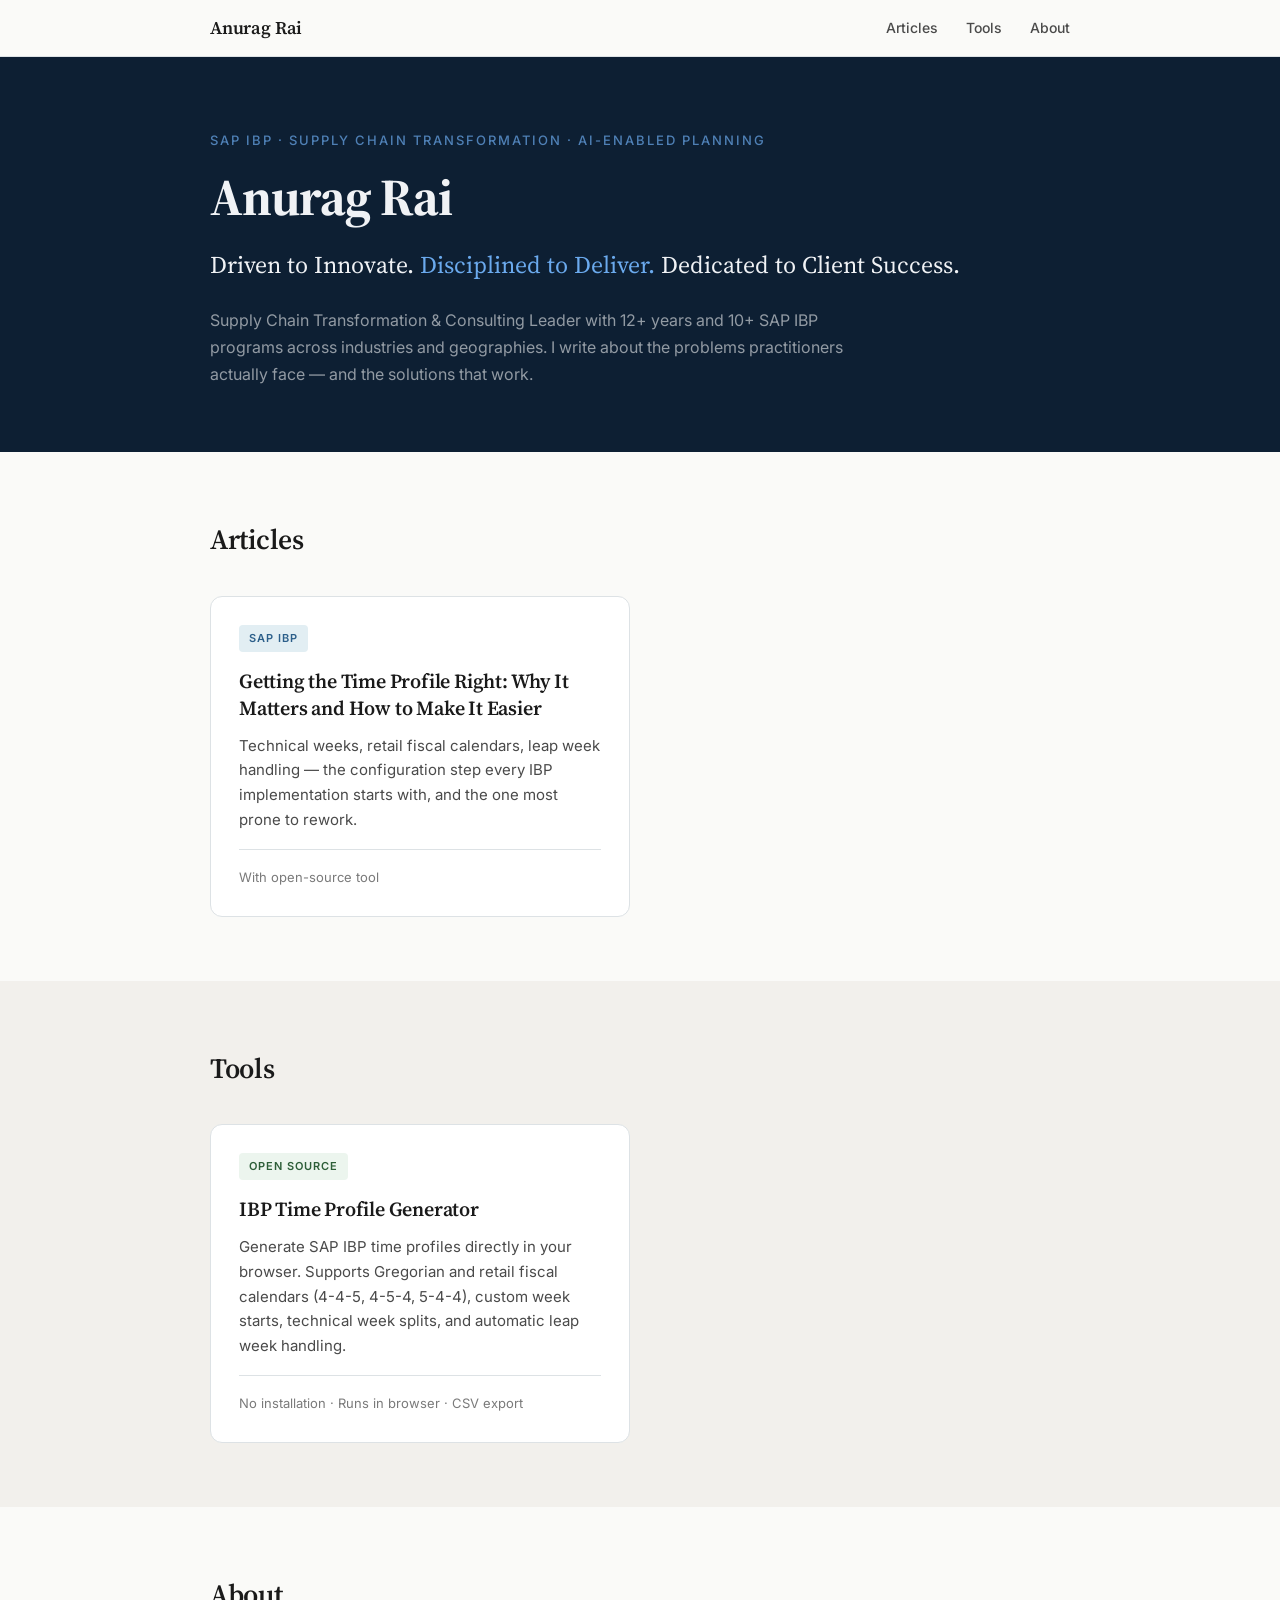
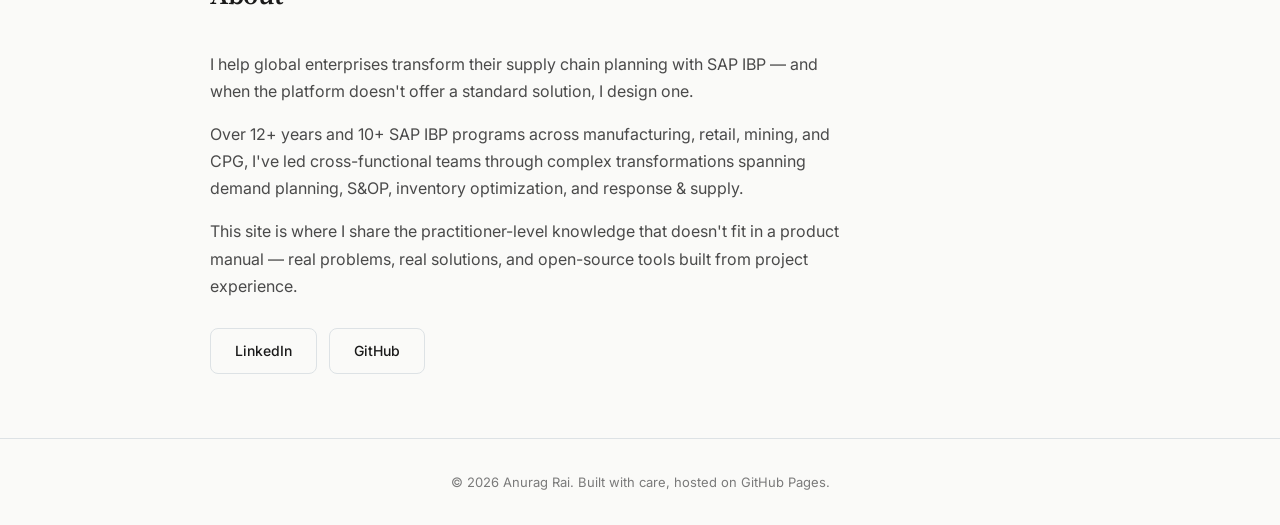
==== index.html @ 91869fcb "Fix LinkedIn profile URL Co-Authored-By: Claude Opus 4.6 <noreply@anthropic.com>" ====
<!DOCTYPE html>
<html lang="en">
<head>
  <meta charset="UTF-8">
  <meta name="viewport" content="width=device-width, initial-scale=1.0">
  <title>Anurag Rai — SAP IBP &amp; Supply Chain Transformation</title>
  <meta name="description" content="Supply Chain Transformation & Consulting Leader. 12+ years, 10+ SAP IBP programs. Original articles, open-source tools, and practitioner insights.">
  <link rel="stylesheet" href="https://fonts.googleapis.com/css2?family=Source+Serif+4:ital,opsz,wght@0,8..60,400;0,8..60,600;0,8..60,700;1,8..60,400&family=Inter:wght@400;500;600&display=swap">
  <link rel="stylesheet" href="css/style.css">
</head>
<body>

  <header class="site-header">
    <div class="container">
      <a href="/" class="site-logo">Anurag Rai</a>
      <nav class="site-nav">
        <a href="#articles">Articles</a>
        <a href="#tools">Tools</a>
        <a href="#about">About</a>
      </nav>
    </div>
  </header>

  <section class="hero">
    <div class="container">
      <p class="hero-label">SAP IBP &middot; Supply Chain Transformation &middot; AI-Enabled Planning</p>
      <h1>Anurag Rai</h1>
      <p class="hero-tagline">
        <span>Driven to Innovate.</span>
        <span class="accent">Disciplined to Deliver.</span>
        <span>Dedicated to Client Success.</span>
      </p>
      <p class="hero-sub">Supply Chain Transformation &amp; Consulting Leader with 12+ years and 10+ SAP IBP programs across industries and geographies. I write about the problems practitioners actually face — and the solutions that work.</p>
    </div>
  </section>

  <section id="articles" class="section">
    <div class="container">
      <h2>Articles</h2>
      <div class="card-grid">

        <a href="articles/time-profiles.html" class="card">
          <span class="card-tag">SAP IBP</span>
          <h3>Getting the Time Profile Right: Why It Matters and How to Make It Easier</h3>
          <p>Technical weeks, retail fiscal calendars, leap week handling — the configuration step every IBP implementation starts with, and the one most prone to rework.</p>
          <span class="card-meta">With open-source tool</span>
        </a>

      </div>
    </div>
  </section>

  <section id="tools" class="section section-alt">
    <div class="container">
      <h2>Tools</h2>
      <div class="card-grid">

        <a href="tools/time-profile-generator.html" class="card card-tool">
          <span class="card-tag tag-tool">Open Source</span>
          <h3>IBP Time Profile Generator</h3>
          <p>Generate SAP IBP time profiles directly in your browser. Supports Gregorian and retail fiscal calendars (4-4-5, 4-5-4, 5-4-4), custom week starts, technical week splits, and automatic leap week handling.</p>
          <span class="card-meta">No installation &middot; Runs in browser &middot; CSV export</span>
        </a>

      </div>
    </div>
  </section>

  <section id="about" class="section">
    <div class="container">
      <h2>About</h2>
      <div class="about-content">
        <p>I help global enterprises transform their supply chain planning with SAP IBP — and when the platform doesn't offer a standard solution, I design one.</p>
        <p>Over 12+ years and 10+ SAP IBP programs across manufacturing, retail, mining, and CPG, I've led cross-functional teams through complex transformations spanning demand planning, S&amp;OP, inventory optimization, and response &amp; supply.</p>
        <p>This site is where I share the practitioner-level knowledge that doesn't fit in a product manual — real problems, real solutions, and open-source tools built from project experience.</p>
        <div class="connect-links">
          <a href="https://www.linkedin.com/in/anurag-rai-42561b7a/" target="_blank" rel="noopener" class="connect-btn">LinkedIn</a>
          <a href="https://github.com/AnuragRaiSCMSolutions" target="_blank" rel="noopener" class="connect-btn">GitHub</a>
        </div>
      </div>
    </div>
  </section>

  <footer class="site-footer">
    <div class="container">
      <p>&copy; 2026 Anurag Rai. Built with care, hosted on GitHub Pages.</p>
    </div>
  </footer>

</body>
</html>
---- css/style.css ----
/* ── Tokens ── */
:root {
  --bg: #FAFAF8;
  --bg-alt: #F2F0EC;
  --fg: #1A1A1A;
  --fg-secondary: #4A4A4A;
  --fg-muted: #7A7A7A;
  --accent: #2C5F8A;
  --accent-light: #E2EEF3;
  --accent-dark: #1D4A60;
  --surface: #FFFFFF;
  --border: #DDE2E5;
  --hero-bg: #0D1F33;
  --hero-fg: #F0F2F5;
  --hero-accent: #6BAAEE;
  --hero-muted: rgba(255,255,255,0.55);
  --font-display: 'Source Serif 4', Georgia, serif;
  --font-body: 'Inter', system-ui, -apple-system, sans-serif;
}

@media (prefers-color-scheme: dark) {
  :root:not([data-theme="light"]) {
    --bg: #111315;
    --bg-alt: #181B1E;
    --fg: #E3E5E8;
    --fg-secondary: #A8ADB3;
    --fg-muted: #6E7580;
    --accent: #5AADCF;
    --accent-light: #1A2A33;
    --accent-dark: #7EC4E0;
    --surface: #1A1D20;
    --border: #2A2E33;
    --hero-bg: #090F18;
    --hero-fg: #E3E5E8;
    color-scheme: dark;
  }
}

:root[data-theme="dark"] {
  --bg: #111315;
  --bg-alt: #181B1E;
  --fg: #E3E5E8;
  --fg-secondary: #A8ADB3;
  --fg-muted: #6E7580;
  --accent: #5AADCF;
  --accent-light: #1A2A33;
  --accent-dark: #7EC4E0;
  --surface: #1A1D20;
  --border: #2A2E33;
  --hero-bg: #090F18;
  --hero-fg: #E3E5E8;
  color-scheme: dark;
}

/* ── Reset ── */
*, *::before, *::after { box-sizing: border-box; margin: 0; padding: 0; }
body {
  font-family: var(--font-body);
  background: var(--bg);
  color: var(--fg);
  line-height: 1.7;
  font-size: 16px;
  -webkit-font-smoothing: antialiased;
}
a { color: inherit; text-decoration: none; }
img { max-width: 100%; display: block; }

/* ── Layout ── */
.container {
  max-width: 900px;
  margin: 0 auto;
  padding-left: max(20px, env(safe-area-inset-left, 0px));
  padding-right: max(20px, env(safe-area-inset-right, 0px));
}

/* ── Header ── */
.site-header {
  position: sticky;
  top: 0;
  z-index: 100;
  background: var(--bg);
  border-bottom: 1px solid var(--border);
  backdrop-filter: blur(12px);
}
.site-header .container {
  display: flex;
  align-items: center;
  justify-content: space-between;
  height: 56px;
}
.site-logo {
  font-family: var(--font-display);
  font-size: 18px;
  font-weight: 600;
  letter-spacing: -0.01em;
}
.site-nav {
  display: flex;
  gap: 28px;
}
.site-nav a {
  font-size: 14px;
  font-weight: 500;
  color: var(--fg-secondary);
  transition: color 0.15s;
}
.site-nav a:hover { color: var(--accent); }

/* ── Hero ── */
.hero {
  background: var(--hero-bg);
  color: var(--hero-fg);
  padding-block: 72px 64px;
}
.hero-label {
  font-size: 13px;
  font-weight: 500;
  letter-spacing: 2px;
  text-transform: uppercase;
  color: var(--hero-accent);
  opacity: 0.7;
  margin-bottom: 16px;
}
.hero h1 {
  font-family: var(--font-display);
  font-size: clamp(36px, 5vw, 52px);
  font-weight: 700;
  line-height: 1.15;
  margin-bottom: 20px;
  letter-spacing: -0.02em;
}
.hero-tagline {
  font-family: var(--font-display);
  font-size: clamp(18px, 2.5vw, 24px);
  font-weight: 400;
  line-height: 1.5;
  margin-bottom: 24px;
}
.hero-tagline span { display: inline; }
.hero-tagline .accent { color: var(--hero-accent); }
.hero-sub {
  font-size: 16px;
  line-height: 1.7;
  color: var(--hero-muted);
  max-width: 640px;
}

/* ── Sections ── */
.section {
  padding-block: 64px;
}
.section-alt {
  background: var(--bg-alt);
}
.section h2 {
  font-family: var(--font-display);
  font-size: 28px;
  font-weight: 600;
  margin-bottom: 32px;
  letter-spacing: -0.01em;
}

/* ── Cards ── */
.card-grid {
  display: grid;
  grid-template-columns: repeat(auto-fill, minmax(min(100%, 360px), 1fr));
  gap: 20px;
}
.card {
  display: flex;
  flex-direction: column;
  background: var(--surface);
  border: 1px solid var(--border);
  border-radius: 12px;
  padding: 28px;
  transition: border-color 0.2s, box-shadow 0.2s;
}
.card:hover {
  border-color: var(--accent);
  box-shadow: 0 2px 12px rgba(0,0,0,0.06);
}
.card-tag {
  display: inline-block;
  font-size: 11px;
  font-weight: 600;
  letter-spacing: 1px;
  text-transform: uppercase;
  color: var(--accent);
  background: var(--accent-light);
  padding: 4px 10px;
  border-radius: 4px;
  margin-bottom: 16px;
  align-self: flex-start;
}
.tag-tool {
  color: #2D5E38;
  background: #ECF5EE;
}
@media (prefers-color-scheme: dark) {
  :root:not([data-theme="light"]) .tag-tool {
    color: #6AAF78;
    background: #1A2E1F;
  }
}
:root[data-theme="dark"] .tag-tool {
  color: #6AAF78;
  background: #1A2E1F;
}
.card h3 {
  font-family: var(--font-display);
  font-size: 20px;
  font-weight: 600;
  line-height: 1.35;
  margin-bottom: 12px;
  letter-spacing: -0.01em;
}
.card p {
  font-size: 15px;
  color: var(--fg-secondary);
  line-height: 1.65;
  flex-grow: 1;
}
.card-meta {
  display: block;
  font-size: 13px;
  color: var(--fg-muted);
  margin-top: 16px;
  padding-top: 16px;
  border-top: 1px solid var(--border);
}

/* ── About ── */
.about-content {
  max-width: 640px;
}
.about-content p {
  font-size: 16px;
  color: var(--fg-secondary);
  margin-bottom: 16px;
}
.connect-links {
  display: flex;
  gap: 12px;
  margin-top: 28px;
}
.connect-btn {
  display: inline-flex;
  align-items: center;
  font-size: 14px;
  font-weight: 500;
  padding: 10px 24px;
  border-radius: 8px;
  border: 1px solid var(--border);
  color: var(--fg);
  transition: border-color 0.15s, background 0.15s;
}
.connect-btn:hover {
  border-color: var(--accent);
  background: var(--accent-light);
  color: var(--accent);
}

/* ── Footer ── */
.site-footer {
  border-top: 1px solid var(--border);
  padding-block: 32px;
}
.site-footer p {
  font-size: 13px;
  color: var(--fg-muted);
  text-align: center;
}

/* ── Back link (for article/tool pages) ── */
.back-link {
  display: inline-flex;
  align-items: center;
  gap: 6px;
  font-size: 14px;
  font-weight: 500;
  color: var(--fg-muted, #7A7A7A);
  padding: 12px 0;
  margin-bottom: 8px;
}
.back-link:hover { color: var(--accent, #2C5F8A); }
.back-link::before { content: "\2190"; }

/* ── Responsive ── */
@media (max-width: 600px) {
  .hero { padding-block: 48px 40px; }
  .section { padding-block: 40px; }
  .site-nav { gap: 20px; }
  .site-nav a { font-size: 13px; }
  .card { padding: 20px; }
}
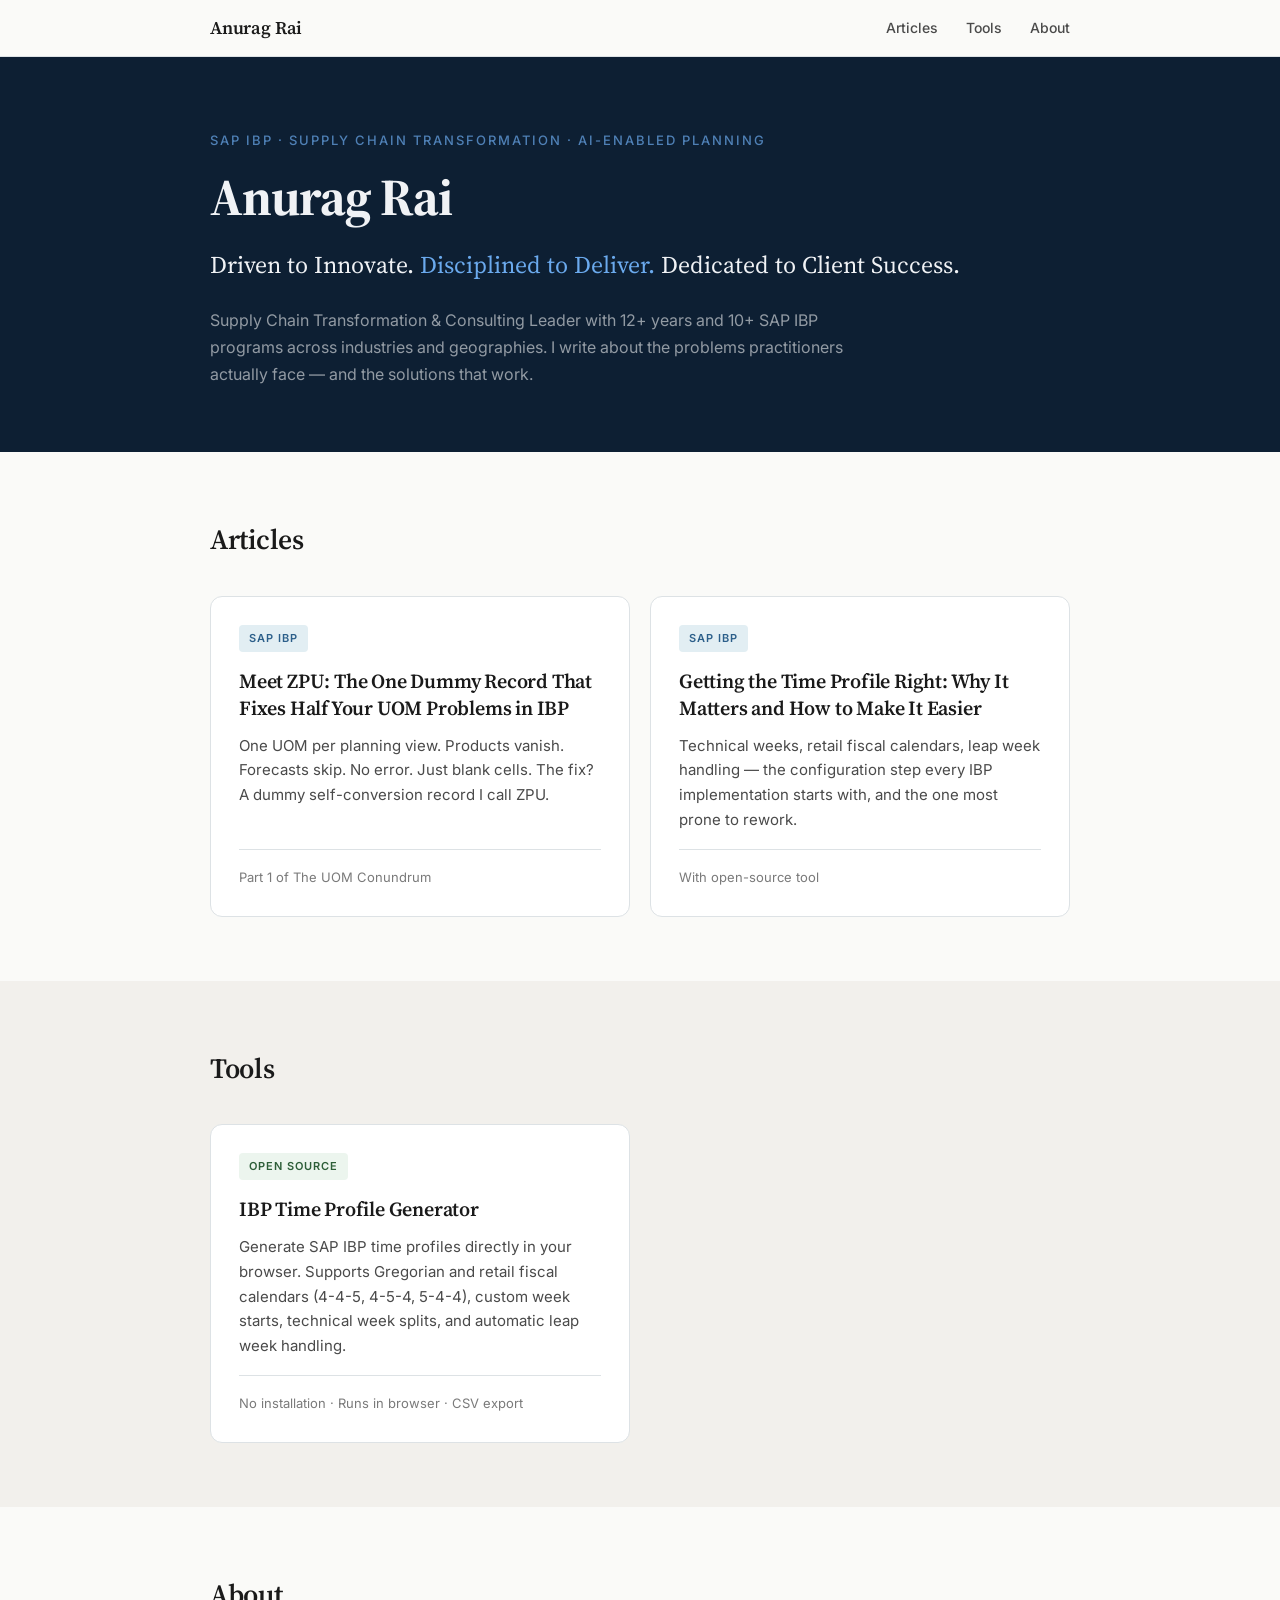
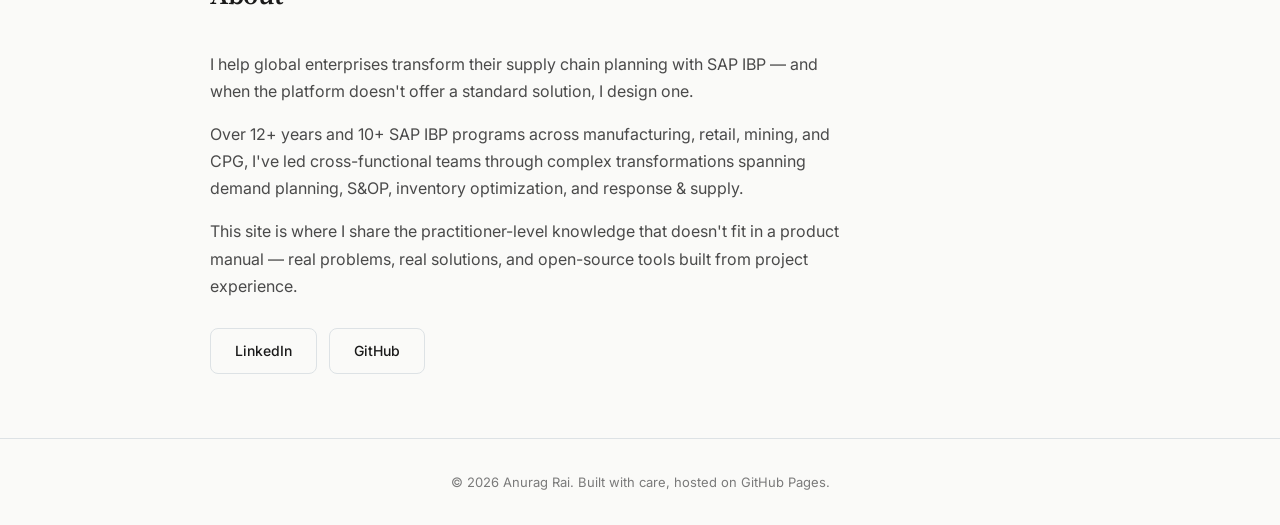
==== commit 98f9f7b9: "Add ZPU article page and restore article card on homepage Co-Authored-By: Claude Opus 4.6 <noreply@a" ====
--- a/index.html
+++ b/index.html
@@ -38,6 +38,13 @@
     <div class="container">
       <h2>Articles</h2>
       <div class="card-grid">
+
+        <a href="articles/zpu-uom-conundrum.html" class="card">
+          <span class="card-tag">SAP IBP</span>
+          <h3>Meet ZPU: The One Dummy Record That Fixes Half Your UOM Problems in IBP</h3>
+          <p>One UOM per planning view. Products vanish. Forecasts skip. No error. Just blank cells. The fix? A dummy self-conversion record I call ZPU.</p>
+          <span class="card-meta">Part 1 of The UOM Conundrum</span>
+        </a>
 
         <a href="articles/time-profiles.html" class="card">
           <span class="card-tag">SAP IBP</span>
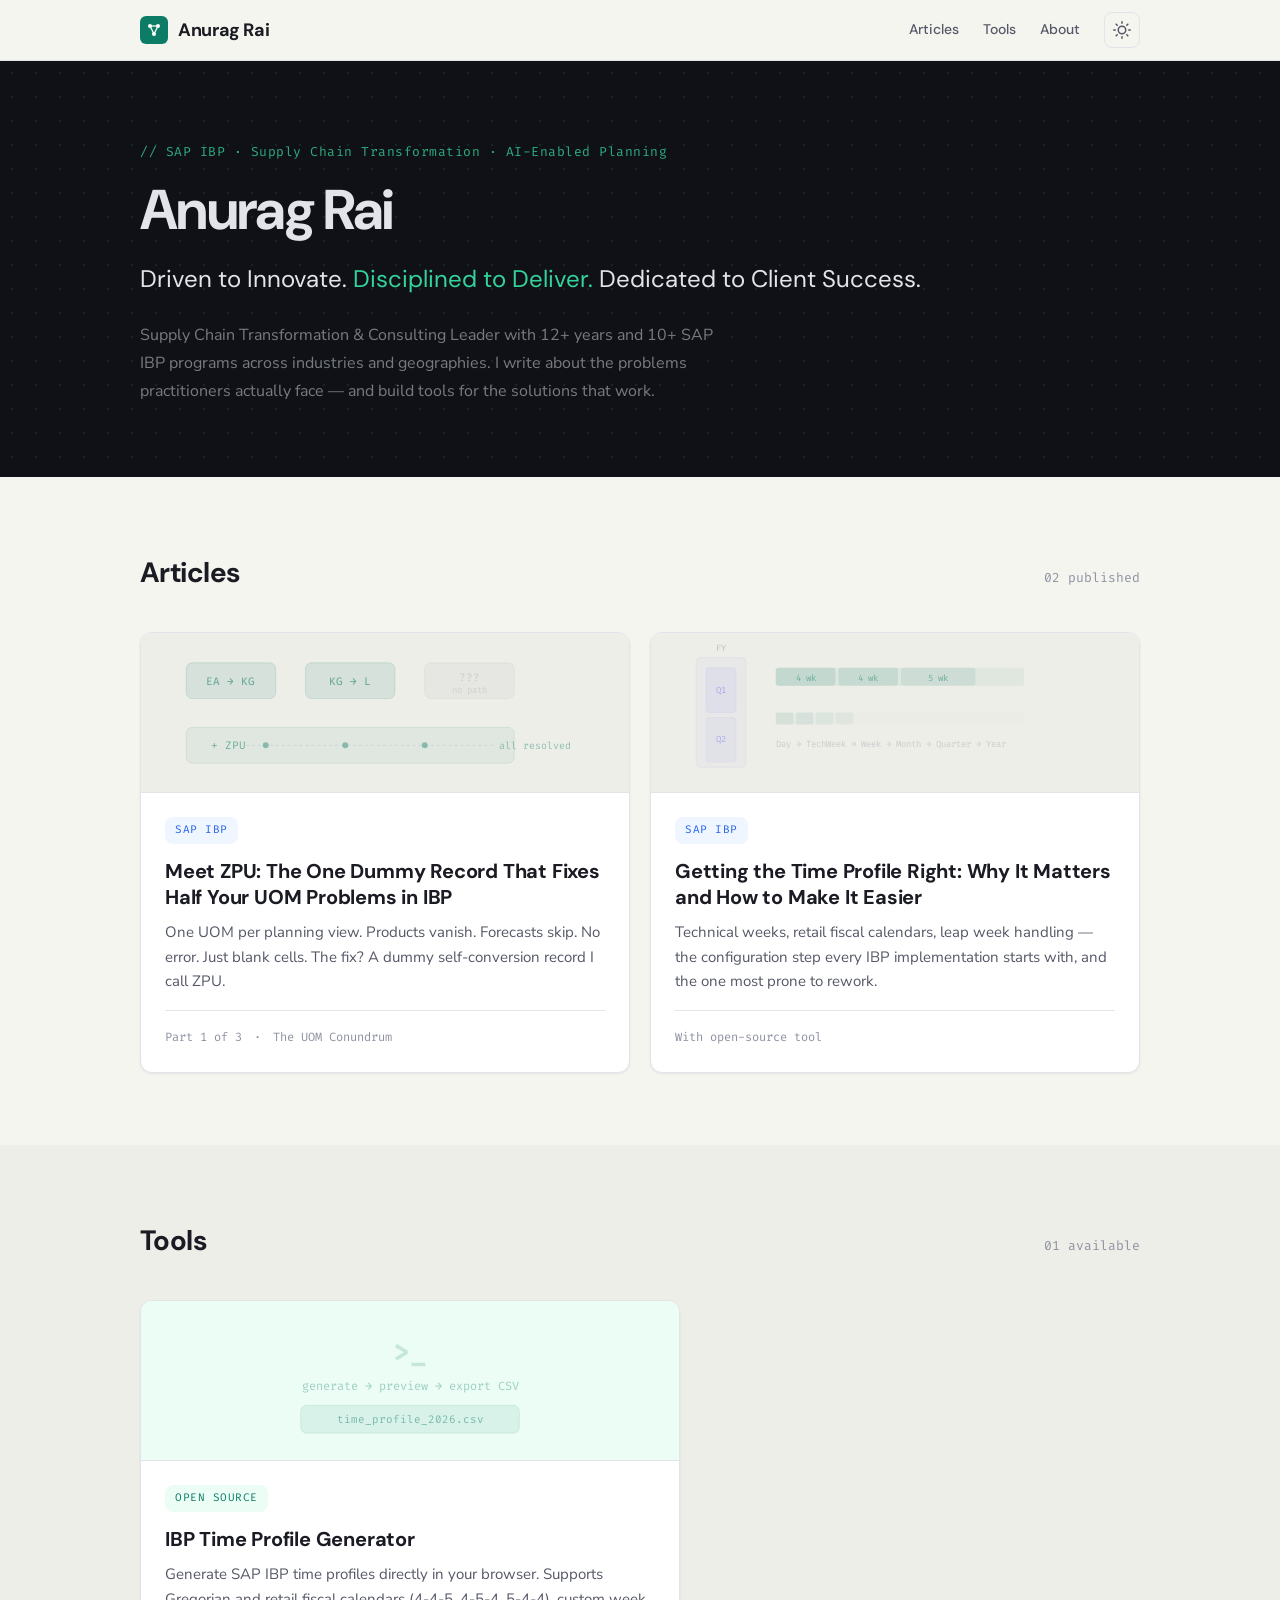
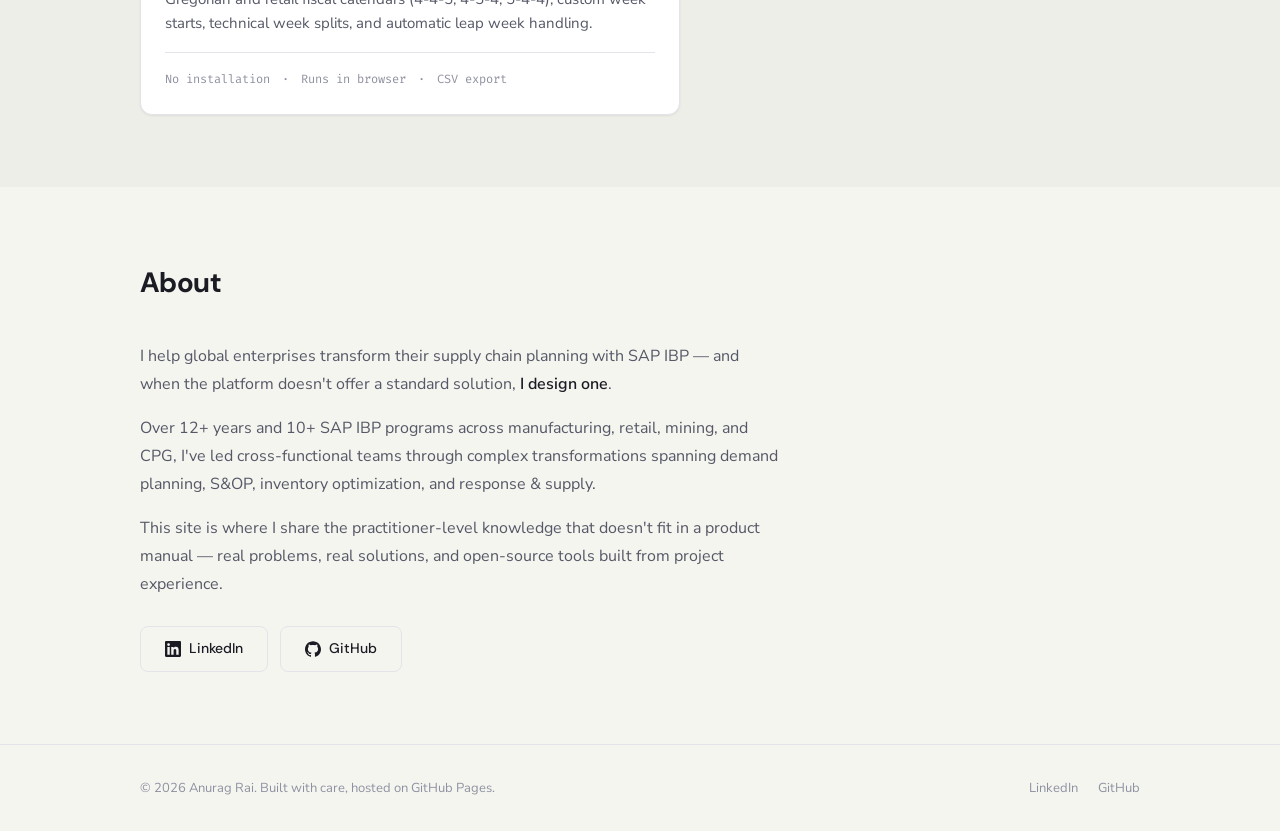
==== commit c62326c7: "Redesign site with Interactive Systems Architect theme Full visual overhaul: DM Sans + Nunito Sans +" ====
--- a/index.html
+++ b/index.html
@@ -5,84 +5,190 @@
   <meta name="viewport" content="width=device-width, initial-scale=1.0">
   <title>Anurag Rai — SAP IBP &amp; Supply Chain Transformation</title>
   <meta name="description" content="Supply Chain Transformation & Consulting Leader. 12+ years, 10+ SAP IBP programs. Original articles, open-source tools, and practitioner insights.">
-  <link rel="stylesheet" href="https://fonts.googleapis.com/css2?family=Source+Serif+4:ital,opsz,wght@0,8..60,400;0,8..60,600;0,8..60,700;1,8..60,400&family=Inter:wght@400;500;600&display=swap">
+  <link rel="stylesheet" href="https://fonts.googleapis.com/css2?family=DM+Sans:wght@400;500;700&family=Nunito+Sans:wght@400;600&family=Fira+Code:wght@400&display=swap">
   <link rel="stylesheet" href="css/style.css">
 </head>
 <body>
 
   <header class="site-header">
     <div class="container">
-      <a href="/" class="site-logo">Anurag Rai</a>
-      <nav class="site-nav">
-        <a href="#articles">Articles</a>
-        <a href="#tools">Tools</a>
-        <a href="#about">About</a>
-      </nav>
+      <a href="/" class="site-logo">
+        <span class="logo-mark">
+          <svg viewBox="0 0 16 16" fill="none" xmlns="http://www.w3.org/2000/svg">
+            <circle cx="4" cy="4" r="2" fill="#fff"/>
+            <circle cx="12" cy="4" r="2" fill="#fff"/>
+            <circle cx="8" cy="12" r="2" fill="#fff"/>
+            <line x1="4" y1="4" x2="12" y2="4" stroke="#fff" stroke-width="1.2"/>
+            <line x1="4" y1="4" x2="8" y2="12" stroke="#fff" stroke-width="1.2"/>
+            <line x1="12" y1="4" x2="8" y2="12" stroke="#fff" stroke-width="1.2"/>
+          </svg>
+        </span>
+        Anurag Rai
+      </a>
+      <div class="header-right">
+        <nav class="site-nav">
+          <a href="#articles">Articles</a>
+          <a href="#tools">Tools</a>
+          <a href="#about">About</a>
+        </nav>
+        <button class="theme-toggle" onclick="toggleTheme()" aria-label="Toggle theme">
+          <svg class="icon-sun" viewBox="0 0 24 24" fill="none" stroke="currentColor" stroke-width="2" stroke-linecap="round"><circle cx="12" cy="12" r="5"/><path d="M12 1v2M12 21v2M4.22 4.22l1.42 1.42M18.36 18.36l1.42 1.42M1 12h2M21 12h2M4.22 19.78l1.42-1.42M18.36 5.64l1.42-1.42"/></svg>
+          <svg class="icon-moon" viewBox="0 0 24 24" fill="none" stroke="currentColor" stroke-width="2" stroke-linecap="round"><path d="M21 12.79A9 9 0 1 1 11.21 3 7 7 0 0 0 21 12.79z"/></svg>
+        </button>
+      </div>
     </div>
   </header>
 
   <section class="hero">
     <div class="container">
-      <p class="hero-label">SAP IBP &middot; Supply Chain Transformation &middot; AI-Enabled Planning</p>
+      <p class="hero-label">// SAP IBP &middot; Supply Chain Transformation &middot; AI-Enabled Planning</p>
       <h1>Anurag Rai</h1>
       <p class="hero-tagline">
-        <span>Driven to Innovate.</span>
+        Driven to Innovate.
         <span class="accent">Disciplined to Deliver.</span>
-        <span>Dedicated to Client Success.</span>
+        Dedicated to Client Success.
       </p>
-      <p class="hero-sub">Supply Chain Transformation &amp; Consulting Leader with 12+ years and 10+ SAP IBP programs across industries and geographies. I write about the problems practitioners actually face — and the solutions that work.</p>
+      <p class="hero-sub">Supply Chain Transformation &amp; Consulting Leader with 12+ years and 10+ SAP IBP programs across industries and geographies. I write about the problems practitioners actually face — and build tools for the solutions that work.</p>
     </div>
   </section>
 
   <section id="articles" class="section">
     <div class="container">
-      <h2>Articles</h2>
+      <div class="section-header">
+        <h2>Articles</h2>
+        <span class="section-count">02 published</span>
+      </div>
+      <div class="card-grid card-grid-2">
+
+        <a href="articles/zpu-uom-conundrum.html" class="card">
+          <div class="card-preview">
+            <svg viewBox="0 0 480 160" fill="none" xmlns="http://www.w3.org/2000/svg">
+              <rect x="40" y="30" width="90" height="36" rx="6" fill="var(--accent)" fill-opacity="0.15" stroke="var(--accent)" stroke-width="0.5" stroke-opacity="0.4"/>
+              <text x="85" y="52" text-anchor="middle" fill="var(--accent)" font-family="var(--font-mono)" font-size="11" opacity="0.9">EA → KG</text>
+              <rect x="160" y="30" width="90" height="36" rx="6" fill="var(--accent)" fill-opacity="0.15" stroke="var(--accent)" stroke-width="0.5" stroke-opacity="0.4"/>
+              <text x="205" y="52" text-anchor="middle" fill="var(--accent)" font-family="var(--font-mono)" font-size="11" opacity="0.9">KG → L</text>
+              <rect x="280" y="30" width="90" height="36" rx="6" fill="var(--fg-muted)" fill-opacity="0.1" stroke="var(--fg-muted)" stroke-width="0.5" stroke-opacity="0.3"/>
+              <text x="325" y="48" text-anchor="middle" fill="var(--fg-muted)" font-family="var(--font-mono)" font-size="11" opacity="0.5">???</text>
+              <text x="325" y="60" text-anchor="middle" fill="var(--fg-muted)" font-family="var(--font-mono)" font-size="9" opacity="0.4">no path</text>
+              <rect x="40" y="95" width="330" height="36" rx="6" fill="var(--accent)" fill-opacity="0.08" stroke="var(--accent)" stroke-width="0.5" stroke-opacity="0.3"/>
+              <text x="65" y="117" fill="var(--accent)" font-family="var(--font-mono)" font-size="11" opacity="0.8">+ ZPU</text>
+              <line x1="100" y1="113" x2="350" y2="113" stroke="var(--accent)" stroke-width="0.5" stroke-dasharray="3 3" opacity="0.4"/>
+              <circle cx="120" cy="113" r="3" fill="var(--accent)" opacity="0.6"/>
+              <circle cx="200" cy="113" r="3" fill="var(--accent)" opacity="0.6"/>
+              <circle cx="280" cy="113" r="3" fill="var(--accent)" opacity="0.6"/>
+              <text x="355" y="117" fill="var(--accent)" font-family="var(--font-mono)" font-size="10" opacity="0.6">all resolved</text>
+            </svg>
+          </div>
+          <div class="card-body">
+            <span class="card-tag tag-sap">SAP IBP</span>
+            <h3>Meet ZPU: The One Dummy Record That Fixes Half Your UOM Problems in IBP</h3>
+            <p>One UOM per planning view. Products vanish. Forecasts skip. No error. Just blank cells. The fix? A dummy self-conversion record I call ZPU.</p>
+            <div class="card-meta">
+              <span>Part 1 of 3</span>
+              <span class="card-meta-dot"></span>
+              <span>The UOM Conundrum</span>
+            </div>
+          </div>
+        </a>
+
+        <a href="articles/time-profiles.html" class="card">
+          <div class="card-preview">
+            <svg viewBox="0 0 480 160" fill="none" xmlns="http://www.w3.org/2000/svg">
+              <g opacity="0.7">
+                <rect x="40" y="25" width="50" height="110" rx="4" fill="var(--accent-secondary)" fill-opacity="0.08" stroke="var(--accent-secondary)" stroke-width="0.5" stroke-opacity="0.3"/>
+                <text x="65" y="18" text-anchor="middle" fill="var(--fg-muted)" font-family="var(--font-mono)" font-size="9">FY</text>
+                <rect x="50" y="35" width="30" height="45" rx="3" fill="var(--accent-secondary)" fill-opacity="0.15" stroke="var(--accent-secondary)" stroke-width="0.5" stroke-opacity="0.3"/>
+                <text x="65" y="60" text-anchor="middle" fill="var(--accent-secondary)" font-family="var(--font-mono)" font-size="9">Q1</text>
+                <rect x="50" y="85" width="30" height="45" rx="3" fill="var(--accent-secondary)" fill-opacity="0.1" stroke="var(--accent-secondary)" stroke-width="0.5" stroke-opacity="0.2"/>
+                <text x="65" y="110" text-anchor="middle" fill="var(--accent-secondary)" font-family="var(--font-mono)" font-size="9">Q2</text>
+              </g>
+              <g opacity="0.8">
+                <rect x="120" y="35" width="250" height="18" rx="3" fill="var(--accent)" fill-opacity="0.12"/>
+                <rect x="120" y="35" width="60" height="18" rx="3" fill="var(--accent)" fill-opacity="0.25"/>
+                <text x="150" y="48" text-anchor="middle" fill="var(--accent)" font-family="var(--font-mono)" font-size="9">4 wk</text>
+                <rect x="183" y="35" width="60" height="18" rx="3" fill="var(--accent)" fill-opacity="0.2"/>
+                <text x="213" y="48" text-anchor="middle" fill="var(--accent)" font-family="var(--font-mono)" font-size="9">4 wk</text>
+                <rect x="246" y="35" width="75" height="18" rx="3" fill="var(--accent)" fill-opacity="0.15"/>
+                <text x="283" y="48" text-anchor="middle" fill="var(--accent)" font-family="var(--font-mono)" font-size="9">5 wk</text>
+              </g>
+              <g opacity="0.5">
+                <line x1="120" y1="70" x2="370" y2="70" stroke="var(--border)" stroke-width="0.5"/>
+                <rect x="120" y="80" width="250" height="12" rx="2" fill="var(--fg-muted)" fill-opacity="0.06"/>
+                <rect x="120" y="80" width="18" height="12" rx="2" fill="var(--accent)" fill-opacity="0.3"/>
+                <rect x="140" y="80" width="18" height="12" rx="2" fill="var(--accent)" fill-opacity="0.25"/>
+                <rect x="160" y="80" width="18" height="12" rx="2" fill="var(--accent)" fill-opacity="0.2"/>
+                <rect x="180" y="80" width="18" height="12" rx="2" fill="var(--accent)" fill-opacity="0.15"/>
+              </g>
+              <text x="120" y="115" fill="var(--fg-muted)" font-family="var(--font-mono)" font-size="9" opacity="0.5">Day → TechWeek → Week → Month → Quarter → Year</text>
+            </svg>
+          </div>
+          <div class="card-body">
+            <span class="card-tag tag-sap">SAP IBP</span>
+            <h3>Getting the Time Profile Right: Why It Matters and How to Make It Easier</h3>
+            <p>Technical weeks, retail fiscal calendars, leap week handling — the configuration step every IBP implementation starts with, and the one most prone to rework.</p>
+            <div class="card-meta">
+              <span>With open-source tool</span>
+            </div>
+          </div>
+        </a>
+
+      </div>
+    </div>
+  </section>
+
+  <section id="tools" class="section section-alt">
+    <div class="container">
+      <div class="section-header">
+        <h2>Tools</h2>
+        <span class="section-count">01 available</span>
+      </div>
       <div class="card-grid">
 
-        <a href="articles/zpu-uom-conundrum.html" class="card">
-          <span class="card-tag">SAP IBP</span>
-          <h3>Meet ZPU: The One Dummy Record That Fixes Half Your UOM Problems in IBP</h3>
-          <p>One UOM per planning view. Products vanish. Forecasts skip. No error. Just blank cells. The fix? A dummy self-conversion record I call ZPU.</p>
-          <span class="card-meta">Part 1 of The UOM Conundrum</span>
+        <a href="tools/time-profile-generator.html" class="card" style="max-width: 540px;">
+          <div class="card-preview" style="background: var(--accent-light);">
+            <svg viewBox="0 0 540 160" fill="none" xmlns="http://www.w3.org/2000/svg">
+              <text x="270" y="60" text-anchor="middle" fill="var(--accent)" font-family="var(--font-mono)" font-size="28" font-weight="700" opacity="0.25">&gt;_</text>
+              <text x="270" y="90" text-anchor="middle" fill="var(--accent)" font-family="var(--font-mono)" font-size="12" opacity="0.5">generate → preview → export CSV</text>
+              <rect x="160" y="105" width="220" height="28" rx="6" fill="var(--accent)" fill-opacity="0.12" stroke="var(--accent)" stroke-width="0.5" stroke-opacity="0.3"/>
+              <text x="270" y="123" text-anchor="middle" fill="var(--accent)" font-family="var(--font-mono)" font-size="11" opacity="0.7">time_profile_2026.csv</text>
+            </svg>
+          </div>
+          <div class="card-body">
+            <span class="card-tag tag-tool">Open Source</span>
+            <h3>IBP Time Profile Generator</h3>
+            <p>Generate SAP IBP time profiles directly in your browser. Supports Gregorian and retail fiscal calendars (4-4-5, 4-5-4, 5-4-4), custom week starts, technical week splits, and automatic leap week handling.</p>
+            <div class="card-meta">
+              <span>No installation</span>
+              <span class="card-meta-dot"></span>
+              <span>Runs in browser</span>
+              <span class="card-meta-dot"></span>
+              <span>CSV export</span>
+            </div>
+          </div>
         </a>
 
-        <a href="articles/time-profiles.html" class="card">
-          <span class="card-tag">SAP IBP</span>
-          <h3>Getting the Time Profile Right: Why It Matters and How to Make It Easier</h3>
-          <p>Technical weeks, retail fiscal calendars, leap week handling — the configuration step every IBP implementation starts with, and the one most prone to rework.</p>
-          <span class="card-meta">With open-source tool</span>
-        </a>
-
-      </div>
-    </div>
-  </section>
-
-  <section id="tools" class="section section-alt">
-    <div class="container">
-      <h2>Tools</h2>
-      <div class="card-grid">
-
-        <a href="tools/time-profile-generator.html" class="card card-tool">
-          <span class="card-tag tag-tool">Open Source</span>
-          <h3>IBP Time Profile Generator</h3>
-          <p>Generate SAP IBP time profiles directly in your browser. Supports Gregorian and retail fiscal calendars (4-4-5, 4-5-4, 5-4-4), custom week starts, technical week splits, and automatic leap week handling.</p>
-          <span class="card-meta">No installation &middot; Runs in browser &middot; CSV export</span>
-        </a>
-
       </div>
     </div>
   </section>
 
   <section id="about" class="section">
     <div class="container">
-      <h2>About</h2>
+      <div class="section-header">
+        <h2>About</h2>
+      </div>
       <div class="about-content">
-        <p>I help global enterprises transform their supply chain planning with SAP IBP — and when the platform doesn't offer a standard solution, I design one.</p>
+        <p>I help global enterprises transform their supply chain planning with SAP IBP — and when the platform doesn't offer a standard solution, <strong>I design one</strong>.</p>
         <p>Over 12+ years and 10+ SAP IBP programs across manufacturing, retail, mining, and CPG, I've led cross-functional teams through complex transformations spanning demand planning, S&amp;OP, inventory optimization, and response &amp; supply.</p>
         <p>This site is where I share the practitioner-level knowledge that doesn't fit in a product manual — real problems, real solutions, and open-source tools built from project experience.</p>
         <div class="connect-links">
-          <a href="https://www.linkedin.com/in/anurag-rai-42561b7a/" target="_blank" rel="noopener" class="connect-btn">LinkedIn</a>
-          <a href="https://github.com/AnuragRaiSCMSolutions" target="_blank" rel="noopener" class="connect-btn">GitHub</a>
+          <a href="https://www.linkedin.com/in/anurag-rai-42561b7a/" target="_blank" rel="noopener" class="connect-btn">
+            <svg viewBox="0 0 24 24" fill="currentColor"><path d="M20.447 20.452h-3.554v-5.569c0-1.328-.027-3.037-1.852-3.037-1.853 0-2.136 1.445-2.136 2.939v5.667H9.351V9h3.414v1.561h.046c.477-.9 1.637-1.85 3.37-1.85 3.601 0 4.267 2.37 4.267 5.455v6.286zM5.337 7.433a2.062 2.062 0 0 1-2.063-2.065 2.064 2.064 0 1 1 2.063 2.065zm1.782 13.019H3.555V9h3.564v11.452zM22.225 0H1.771C.792 0 0 .774 0 1.729v20.542C0 23.227.792 24 1.771 24h20.451C23.2 24 24 23.227 24 22.271V1.729C24 .774 23.2 0 22.222 0h.003z"/></svg>
+            LinkedIn
+          </a>
+          <a href="https://github.com/AnuragRaiSCMSolutions" target="_blank" rel="noopener" class="connect-btn">
+            <svg viewBox="0 0 24 24" fill="currentColor"><path d="M12 .297c-6.63 0-12 5.373-12 12 0 5.303 3.438 9.8 8.205 11.385.6.113.82-.258.82-.577 0-.285-.01-1.04-.015-2.04-3.338.724-4.042-1.61-4.042-1.61C4.422 18.07 3.633 17.7 3.633 17.7c-1.087-.744.084-.729.084-.729 1.205.084 1.838 1.236 1.838 1.236 1.07 1.835 2.809 1.305 3.495.998.108-.776.417-1.305.76-1.605-2.665-.3-5.466-1.332-5.466-5.93 0-1.31.465-2.38 1.235-3.22-.135-.303-.54-1.523.105-3.176 0 0 1.005-.322 3.3 1.23.96-.267 1.98-.399 3-.405 1.02.006 2.04.138 3 .405 2.28-1.552 3.285-1.23 3.285-1.23.645 1.653.24 2.873.12 3.176.765.84 1.23 1.91 1.23 3.22 0 4.61-2.805 5.625-5.475 5.92.42.36.81 1.096.81 2.22 0 1.606-.015 2.896-.015 3.286 0 .315.21.69.825.57C20.565 22.092 24 17.592 24 12.297c0-6.627-5.373-12-12-12"/></svg>
+            GitHub
+          </a>
         </div>
       </div>
     </div>
@@ -91,8 +197,34 @@
   <footer class="site-footer">
     <div class="container">
       <p>&copy; 2026 Anurag Rai. Built with care, hosted on GitHub Pages.</p>
+      <div class="footer-links">
+        <a href="https://www.linkedin.com/in/anurag-rai-42561b7a/" target="_blank" rel="noopener">LinkedIn</a>
+        <a href="https://github.com/AnuragRaiSCMSolutions" target="_blank" rel="noopener">GitHub</a>
+      </div>
     </div>
   </footer>
+
+  <script>
+    function toggleTheme() {
+      const root = document.documentElement;
+      const current = root.getAttribute('data-theme');
+      const prefersDark = window.matchMedia('(prefers-color-scheme: dark)').matches;
+      let next;
+      if (!current) {
+        next = prefersDark ? 'light' : 'dark';
+      } else if (current === 'dark') {
+        next = 'light';
+      } else {
+        next = 'dark';
+      }
+      root.setAttribute('data-theme', next);
+      try { localStorage.setItem('theme', next); } catch(e) {}
+    }
+    try {
+      const saved = localStorage.getItem('theme');
+      if (saved) document.documentElement.setAttribute('data-theme', saved);
+    } catch(e) {}
+  </script>
 
 </body>
 </html>
--- a/css/style.css
+++ b/css/style.css
@@ -1,54 +1,104 @@
+/* ═══════════════════════════════════════════
+   Anurag Rai — Interactive Systems Architect
+   Design System v2.0
+   ═══════════════════════════════════════════ */
+
 /* ── Tokens ── */
 :root {
-  --bg: #FAFAF8;
-  --bg-alt: #F2F0EC;
-  --fg: #1A1A1A;
-  --fg-secondary: #4A4A4A;
-  --fg-muted: #7A7A7A;
-  --accent: #2C5F8A;
-  --accent-light: #E2EEF3;
-  --accent-dark: #1D4A60;
+  --bg: #F5F5F0;
+  --bg-alt: #EEEEE8;
   --surface: #FFFFFF;
-  --border: #DDE2E5;
-  --hero-bg: #0D1F33;
-  --hero-fg: #F0F2F5;
-  --hero-accent: #6BAAEE;
-  --hero-muted: rgba(255,255,255,0.55);
-  --font-display: 'Source Serif 4', Georgia, serif;
-  --font-body: 'Inter', system-ui, -apple-system, sans-serif;
+  --fg: #1A1B23;
+  --fg-secondary: #555866;
+  --fg-muted: #8E92A0;
+  --accent: #0D7C66;
+  --accent-hover: #0A6352;
+  --accent-light: #ECFDF5;
+  --accent-secondary: #6366F1;
+  --accent-secondary-light: #EEF2FF;
+  --border: #E2E4EA;
+  --border-strong: #C8CBD3;
+  --hero-bg: #0F1117;
+  --hero-fg: #E2E4EA;
+  --hero-accent: #34D399;
+  --hero-muted: rgba(226,228,234,0.5);
+  --code-bg: #F0F0EC;
+  --tag-green: #0D7C66;
+  --tag-green-bg: #ECFDF5;
+  --tag-blue: #2563EB;
+  --tag-blue-bg: #EFF6FF;
+  --tag-purple: #6366F1;
+  --tag-purple-bg: #EEF2FF;
+  --shadow-card: 0 1px 3px rgba(0,0,0,0.04), 0 1px 2px rgba(0,0,0,0.03);
+  --shadow-card-hover: 0 8px 24px rgba(0,0,0,0.08), 0 2px 8px rgba(0,0,0,0.04);
+  --font-heading: 'DM Sans', system-ui, -apple-system, sans-serif;
+  --font-body: 'Nunito Sans', system-ui, -apple-system, sans-serif;
+  --font-mono: 'Fira Code', 'SF Mono', Consolas, monospace;
+  --container: 1040px;
+  --radius: 12px;
+  --radius-sm: 8px;
+  --transition: 0.2s ease;
 }
 
 @media (prefers-color-scheme: dark) {
   :root:not([data-theme="light"]) {
-    --bg: #111315;
-    --bg-alt: #181B1E;
-    --fg: #E3E5E8;
-    --fg-secondary: #A8ADB3;
-    --fg-muted: #6E7580;
-    --accent: #5AADCF;
-    --accent-light: #1A2A33;
-    --accent-dark: #7EC4E0;
-    --surface: #1A1D20;
-    --border: #2A2E33;
-    --hero-bg: #090F18;
-    --hero-fg: #E3E5E8;
+    --bg: #0F1117;
+    --bg-alt: #141620;
+    --surface: #181B24;
+    --fg: #E2E4EA;
+    --fg-secondary: #9499A8;
+    --fg-muted: #555866;
+    --accent: #34D399;
+    --accent-hover: #4AE0A8;
+    --accent-light: #0D2818;
+    --accent-secondary: #818CF8;
+    --accent-secondary-light: #1E1B4B;
+    --border: #252830;
+    --border-strong: #353840;
+    --hero-bg: #080A0F;
+    --hero-fg: #E2E4EA;
+    --hero-accent: #6EE7B7;
+    --hero-muted: rgba(226,228,234,0.4);
+    --code-bg: #1E2028;
+    --tag-green: #34D399;
+    --tag-green-bg: #0D2818;
+    --tag-blue: #60A5FA;
+    --tag-blue-bg: #172554;
+    --tag-purple: #818CF8;
+    --tag-purple-bg: #1E1B4B;
+    --shadow-card: 0 1px 3px rgba(0,0,0,0.2), 0 1px 2px rgba(0,0,0,0.15);
+    --shadow-card-hover: 0 8px 24px rgba(0,0,0,0.3), 0 2px 8px rgba(0,0,0,0.2);
     color-scheme: dark;
   }
 }
 
 :root[data-theme="dark"] {
-  --bg: #111315;
-  --bg-alt: #181B1E;
-  --fg: #E3E5E8;
-  --fg-secondary: #A8ADB3;
-  --fg-muted: #6E7580;
-  --accent: #5AADCF;
-  --accent-light: #1A2A33;
-  --accent-dark: #7EC4E0;
-  --surface: #1A1D20;
-  --border: #2A2E33;
-  --hero-bg: #090F18;
-  --hero-fg: #E3E5E8;
+  --bg: #0F1117;
+  --bg-alt: #141620;
+  --surface: #181B24;
+  --fg: #E2E4EA;
+  --fg-secondary: #9499A8;
+  --fg-muted: #555866;
+  --accent: #34D399;
+  --accent-hover: #4AE0A8;
+  --accent-light: #0D2818;
+  --accent-secondary: #818CF8;
+  --accent-secondary-light: #1E1B4B;
+  --border: #252830;
+  --border-strong: #353840;
+  --hero-bg: #080A0F;
+  --hero-fg: #E2E4EA;
+  --hero-accent: #6EE7B7;
+  --hero-muted: rgba(226,228,234,0.4);
+  --code-bg: #1E2028;
+  --tag-green: #34D399;
+  --tag-green-bg: #0D2818;
+  --tag-blue: #60A5FA;
+  --tag-blue-bg: #172554;
+  --tag-purple: #818CF8;
+  --tag-purple-bg: #1E1B4B;
+  --shadow-card: 0 1px 3px rgba(0,0,0,0.2), 0 1px 2px rgba(0,0,0,0.15);
+  --shadow-card-hover: 0 8px 24px rgba(0,0,0,0.3), 0 2px 8px rgba(0,0,0,0.2);
   color-scheme: dark;
 }
 
@@ -61,13 +111,16 @@
   line-height: 1.7;
   font-size: 16px;
   -webkit-font-smoothing: antialiased;
+  -moz-osx-font-smoothing: grayscale;
+  transition: background var(--transition), color var(--transition);
 }
 a { color: inherit; text-decoration: none; }
 img { max-width: 100%; display: block; }
+button { font-family: inherit; cursor: pointer; }
 
 /* ── Layout ── */
 .container {
-  max-width: 900px;
+  max-width: var(--container);
   margin: 0 auto;
   padding-left: max(20px, env(safe-area-inset-left, 0px));
   padding-right: max(20px, env(safe-area-inset-right, 0px));
@@ -80,138 +133,231 @@
   z-index: 100;
   background: var(--bg);
   border-bottom: 1px solid var(--border);
-  backdrop-filter: blur(12px);
+  backdrop-filter: blur(16px);
+  -webkit-backdrop-filter: blur(16px);
+  transition: background var(--transition), border-color var(--transition);
 }
 .site-header .container {
   display: flex;
   align-items: center;
   justify-content: space-between;
-  height: 56px;
+  height: 60px;
 }
 .site-logo {
-  font-family: var(--font-display);
+  font-family: var(--font-heading);
   font-size: 18px;
-  font-weight: 600;
-  letter-spacing: -0.01em;
+  font-weight: 700;
+  letter-spacing: -0.02em;
+  display: flex;
+  align-items: center;
+  gap: 10px;
+}
+.logo-mark {
+  width: 28px;
+  height: 28px;
+  background: var(--accent);
+  border-radius: 6px;
+  display: flex;
+  align-items: center;
+  justify-content: center;
+}
+.logo-mark svg { width: 16px; height: 16px; }
+.header-right {
+  display: flex;
+  align-items: center;
+  gap: 24px;
 }
 .site-nav {
   display: flex;
-  gap: 28px;
+  gap: 24px;
 }
 .site-nav a {
+  font-family: var(--font-heading);
   font-size: 14px;
   font-weight: 500;
   color: var(--fg-secondary);
-  transition: color 0.15s;
+  transition: color var(--transition);
+  position: relative;
 }
 .site-nav a:hover { color: var(--accent); }
+.theme-toggle {
+  width: 36px;
+  height: 36px;
+  border-radius: var(--radius-sm);
+  border: 1px solid var(--border);
+  background: transparent;
+  color: var(--fg-secondary);
+  display: flex;
+  align-items: center;
+  justify-content: center;
+  transition: border-color var(--transition), color var(--transition), background var(--transition);
+}
+.theme-toggle:hover {
+  border-color: var(--border-strong);
+  color: var(--fg);
+  background: var(--bg-alt);
+}
+.theme-toggle svg { width: 18px; height: 18px; }
+.theme-toggle .icon-moon { display: none; }
+:root[data-theme="dark"] .theme-toggle .icon-sun { display: none; }
+:root[data-theme="dark"] .theme-toggle .icon-moon { display: block; }
+@media (prefers-color-scheme: dark) {
+  :root:not([data-theme="light"]) .theme-toggle .icon-sun { display: none; }
+  :root:not([data-theme="light"]) .theme-toggle .icon-moon { display: block; }
+}
 
 /* ── Hero ── */
 .hero {
   background: var(--hero-bg);
   color: var(--hero-fg);
-  padding-block: 72px 64px;
-}
+  padding-block: 80px 72px;
+  position: relative;
+  overflow: hidden;
+  transition: background var(--transition);
+}
+.hero::before {
+  content: '';
+  position: absolute;
+  inset: 0;
+  background-image: radial-gradient(circle, rgba(52,211,153,0.12) 1px, transparent 1px);
+  background-size: 24px 24px;
+  pointer-events: none;
+}
+.hero .container { position: relative; z-index: 1; }
 .hero-label {
+  font-family: var(--font-mono);
   font-size: 13px;
-  font-weight: 500;
-  letter-spacing: 2px;
-  text-transform: uppercase;
+  font-weight: 400;
+  letter-spacing: 0.5px;
   color: var(--hero-accent);
-  opacity: 0.7;
+  opacity: 0.8;
   margin-bottom: 16px;
 }
 .hero h1 {
-  font-family: var(--font-display);
-  font-size: clamp(36px, 5vw, 52px);
+  font-family: var(--font-heading);
+  font-size: clamp(40px, 5vw, 56px);
   font-weight: 700;
-  line-height: 1.15;
+  line-height: 1.1;
   margin-bottom: 20px;
-  letter-spacing: -0.02em;
+  letter-spacing: -0.03em;
 }
 .hero-tagline {
-  font-family: var(--font-display);
+  font-family: var(--font-heading);
   font-size: clamp(18px, 2.5vw, 24px);
   font-weight: 400;
   line-height: 1.5;
   margin-bottom: 24px;
 }
-.hero-tagline span { display: inline; }
 .hero-tagline .accent { color: var(--hero-accent); }
 .hero-sub {
   font-size: 16px;
-  line-height: 1.7;
+  line-height: 1.75;
   color: var(--hero-muted);
-  max-width: 640px;
+  max-width: 600px;
 }
 
 /* ── Sections ── */
 .section {
-  padding-block: 64px;
+  padding-block: 72px;
+  transition: background var(--transition);
 }
 .section-alt {
   background: var(--bg-alt);
 }
-.section h2 {
-  font-family: var(--font-display);
+.section-header {
+  display: flex;
+  align-items: baseline;
+  justify-content: space-between;
+  margin-bottom: 36px;
+}
+.section-header h2 {
+  font-family: var(--font-heading);
   font-size: 28px;
-  font-weight: 600;
-  margin-bottom: 32px;
-  letter-spacing: -0.01em;
+  font-weight: 700;
+  letter-spacing: -0.02em;
+}
+.section-header .section-count {
+  font-family: var(--font-mono);
+  font-size: 13px;
+  color: var(--fg-muted);
 }
 
 /* ── Cards ── */
 .card-grid {
   display: grid;
-  grid-template-columns: repeat(auto-fill, minmax(min(100%, 360px), 1fr));
   gap: 20px;
+}
+.card-grid-2 {
+  grid-template-columns: repeat(auto-fill, minmax(min(100%, 440px), 1fr));
 }
 .card {
   display: flex;
   flex-direction: column;
   background: var(--surface);
   border: 1px solid var(--border);
-  border-radius: 12px;
-  padding: 28px;
-  transition: border-color 0.2s, box-shadow 0.2s;
+  border-radius: var(--radius);
+  overflow: hidden;
+  transition: border-color var(--transition), box-shadow var(--transition), transform var(--transition);
+  box-shadow: var(--shadow-card);
 }
 .card:hover {
   border-color: var(--accent);
-  box-shadow: 0 2px 12px rgba(0,0,0,0.06);
+  box-shadow: var(--shadow-card-hover);
+  transform: translateY(-2px);
+}
+.card-preview {
+  height: 160px;
+  background: var(--bg-alt);
+  border-bottom: 1px solid var(--border);
+  display: flex;
+  align-items: center;
+  justify-content: center;
+  overflow: hidden;
+  position: relative;
+  transition: background var(--transition);
+}
+.card-preview svg {
+  width: 100%;
+  height: 100%;
+  opacity: 0.7;
+}
+.card:hover .card-preview svg { opacity: 1; }
+.card-body {
+  padding: 24px;
+  display: flex;
+  flex-direction: column;
+  flex-grow: 1;
 }
 .card-tag {
   display: inline-block;
+  font-family: var(--font-mono);
   font-size: 11px;
-  font-weight: 600;
-  letter-spacing: 1px;
+  font-weight: 400;
+  letter-spacing: 0.5px;
   text-transform: uppercase;
-  color: var(--accent);
-  background: var(--accent-light);
   padding: 4px 10px;
-  border-radius: 4px;
-  margin-bottom: 16px;
+  border-radius: var(--radius-sm);
+  margin-bottom: 14px;
   align-self: flex-start;
 }
+.tag-sap {
+  color: var(--tag-blue);
+  background: var(--tag-blue-bg);
+}
 .tag-tool {
-  color: #2D5E38;
-  background: #ECF5EE;
-}
-@media (prefers-color-scheme: dark) {
-  :root:not([data-theme="light"]) .tag-tool {
-    color: #6AAF78;
-    background: #1A2E1F;
-  }
-}
-:root[data-theme="dark"] .tag-tool {
-  color: #6AAF78;
-  background: #1A2E1F;
+  color: var(--tag-green);
+  background: var(--tag-green-bg);
+}
+.tag-series {
+  color: var(--tag-purple);
+  background: var(--tag-purple-bg);
 }
 .card h3 {
-  font-family: var(--font-display);
+  font-family: var(--font-heading);
   font-size: 20px;
-  font-weight: 600;
-  line-height: 1.35;
-  margin-bottom: 12px;
+  font-weight: 700;
+  line-height: 1.3;
+  margin-bottom: 10px;
   letter-spacing: -0.01em;
 }
 .card p {
@@ -221,13 +367,20 @@
   flex-grow: 1;
 }
 .card-meta {
-  display: block;
-  font-size: 13px;
+  display: flex;
+  align-items: center;
+  gap: 12px;
+  font-family: var(--font-mono);
+  font-size: 12px;
   color: var(--fg-muted);
   margin-top: 16px;
   padding-top: 16px;
   border-top: 1px solid var(--border);
 }
+.card-meta-dot::before {
+  content: '\00B7';
+  margin-right: 0;
+}
 
 /* ── About ── */
 .about-content {
@@ -237,6 +390,11 @@
   font-size: 16px;
   color: var(--fg-secondary);
   margin-bottom: 16px;
+  line-height: 1.75;
+}
+.about-content strong {
+  color: var(--fg);
+  font-weight: 600;
 }
 .connect-links {
   display: flex;
@@ -246,50 +404,366 @@
 .connect-btn {
   display: inline-flex;
   align-items: center;
+  gap: 8px;
+  font-family: var(--font-heading);
   font-size: 14px;
   font-weight: 500;
   padding: 10px 24px;
-  border-radius: 8px;
+  border-radius: var(--radius-sm);
   border: 1px solid var(--border);
   color: var(--fg);
-  transition: border-color 0.15s, background 0.15s;
+  transition: border-color var(--transition), background var(--transition), color var(--transition);
 }
 .connect-btn:hover {
   border-color: var(--accent);
   background: var(--accent-light);
   color: var(--accent);
 }
+.connect-btn svg { width: 16px; height: 16px; }
 
 /* ── Footer ── */
 .site-footer {
   border-top: 1px solid var(--border);
   padding-block: 32px;
+  transition: border-color var(--transition);
+}
+.site-footer .container {
+  display: flex;
+  align-items: center;
+  justify-content: space-between;
 }
 .site-footer p {
   font-size: 13px;
   color: var(--fg-muted);
-  text-align: center;
-}
-
-/* ── Back link (for article/tool pages) ── */
+}
+.footer-links {
+  display: flex;
+  gap: 20px;
+}
+.footer-links a {
+  font-size: 13px;
+  color: var(--fg-muted);
+  transition: color var(--transition);
+}
+.footer-links a:hover { color: var(--accent); }
+
+/* ── Article Page ── */
+.article-hero {
+  padding-block: 48px 40px;
+  border-bottom: 1px solid var(--border);
+}
+.article-kicker {
+  font-family: var(--font-mono);
+  font-size: 12px;
+  color: var(--accent);
+  text-transform: uppercase;
+  letter-spacing: 0.5px;
+  margin-bottom: 12px;
+}
+.article-hero h1 {
+  font-family: var(--font-heading);
+  font-size: clamp(28px, 4vw, 40px);
+  font-weight: 700;
+  line-height: 1.2;
+  letter-spacing: -0.02em;
+  margin-bottom: 12px;
+}
+.article-hero .subtitle {
+  font-size: 18px;
+  color: var(--fg-secondary);
+  line-height: 1.6;
+  max-width: 640px;
+}
+.article-meta {
+  display: flex;
+  align-items: center;
+  gap: 16px;
+  margin-top: 20px;
+  font-size: 14px;
+  color: var(--fg-muted);
+}
+.article-meta .author {
+  display: flex;
+  align-items: center;
+  gap: 8px;
+  color: var(--fg-secondary);
+  font-weight: 600;
+}
+.avatar {
+  width: 32px;
+  height: 32px;
+  border-radius: 50%;
+  background: var(--accent);
+  color: #fff;
+  display: flex;
+  align-items: center;
+  justify-content: center;
+  font-family: var(--font-heading);
+  font-size: 13px;
+  font-weight: 700;
+}
+.article-meta .sep { color: var(--border-strong); }
+
+/* Article layout with sidebar */
+.article-layout {
+  display: grid;
+  grid-template-columns: minmax(0, 1fr) 260px;
+  gap: 48px;
+  padding-block: 48px;
+  align-items: start;
+}
+.article-content {
+  min-width: 0;
+}
+.article-content h2 {
+  font-family: var(--font-heading);
+  font-size: 24px;
+  font-weight: 700;
+  letter-spacing: -0.02em;
+  margin-top: 48px;
+  margin-bottom: 16px;
+  padding-top: 24px;
+  border-top: 1px solid var(--border);
+}
+.article-content h2:first-child {
+  margin-top: 0;
+  padding-top: 0;
+  border-top: none;
+}
+.article-content h3 {
+  font-family: var(--font-heading);
+  font-size: 18px;
+  font-weight: 700;
+  margin-top: 32px;
+  margin-bottom: 12px;
+}
+.article-content p {
+  margin-bottom: 16px;
+  color: var(--fg-secondary);
+  line-height: 1.75;
+}
+.article-content ul, .article-content ol {
+  margin-bottom: 16px;
+  padding-left: 24px;
+  color: var(--fg-secondary);
+}
+.article-content li {
+  margin-bottom: 8px;
+  line-height: 1.7;
+}
+.article-content code {
+  font-family: var(--font-mono);
+  font-size: 14px;
+  background: var(--code-bg);
+  padding: 2px 6px;
+  border-radius: 4px;
+}
+.article-content a {
+  color: var(--accent);
+  text-decoration: underline;
+  text-decoration-color: var(--accent-light);
+  text-underline-offset: 2px;
+  transition: text-decoration-color var(--transition);
+}
+.article-content a:hover {
+  text-decoration-color: var(--accent);
+}
+.article-content strong {
+  color: var(--fg);
+  font-weight: 600;
+}
+
+/* Sidebar TOC */
+.article-sidebar {
+  position: sticky;
+  top: 80px;
+}
+.toc {
+  padding: 20px;
+  background: var(--surface);
+  border: 1px solid var(--border);
+  border-radius: var(--radius);
+}
+.toc-title {
+  font-family: var(--font-mono);
+  font-size: 11px;
+  font-weight: 400;
+  text-transform: uppercase;
+  letter-spacing: 1px;
+  color: var(--fg-muted);
+  margin-bottom: 12px;
+}
+.toc a {
+  display: block;
+  font-size: 13px;
+  color: var(--fg-secondary);
+  padding: 6px 0;
+  border-left: 2px solid transparent;
+  padding-left: 12px;
+  transition: color var(--transition), border-color var(--transition);
+}
+.toc a:hover {
+  color: var(--accent);
+}
+.toc a.active {
+  color: var(--accent);
+  border-left-color: var(--accent);
+  font-weight: 600;
+}
+
+/* Callouts */
+.callout {
+  padding: 20px 24px;
+  border-radius: var(--radius);
+  margin-bottom: 20px;
+  font-size: 15px;
+  line-height: 1.7;
+}
+.callout-warning {
+  background: #FEF3C7;
+  border-left: 3px solid #F59E0B;
+  color: #92400E;
+}
+.callout-success {
+  background: var(--accent-light);
+  border-left: 3px solid var(--accent);
+  color: var(--accent);
+}
+.callout-info {
+  background: var(--tag-blue-bg);
+  border-left: 3px solid var(--tag-blue);
+  color: var(--tag-blue);
+}
+@media (prefers-color-scheme: dark) {
+  :root:not([data-theme="light"]) .callout-warning {
+    background: #422006;
+    color: #FCD34D;
+  }
+}
+:root[data-theme="dark"] .callout-warning {
+  background: #422006;
+  color: #FCD34D;
+}
+
+/* Interactive widget containers */
+.widget {
+  background: var(--surface);
+  border: 1px solid var(--border);
+  border-radius: var(--radius);
+  margin: 24px 0;
+  overflow: hidden;
+  transition: border-color var(--transition);
+}
+.widget-header {
+  display: flex;
+  align-items: center;
+  gap: 8px;
+  padding: 12px 20px;
+  background: var(--bg-alt);
+  border-bottom: 1px solid var(--border);
+  font-family: var(--font-mono);
+  font-size: 12px;
+  color: var(--fg-muted);
+  text-transform: uppercase;
+  letter-spacing: 0.5px;
+}
+.widget-header .dot {
+  width: 8px;
+  height: 8px;
+  border-radius: 50%;
+  background: var(--accent);
+  animation: pulse 2s ease-in-out infinite;
+}
+@keyframes pulse {
+  0%, 100% { opacity: 1; }
+  50% { opacity: 0.4; }
+}
+.widget-body {
+  padding: 20px;
+}
+
+/* Tables */
+.article-content table {
+  width: 100%;
+  border-collapse: collapse;
+  margin-bottom: 20px;
+  font-size: 14px;
+}
+.article-content th {
+  font-family: var(--font-heading);
+  font-weight: 500;
+  text-align: left;
+  padding: 10px 14px;
+  background: var(--bg-alt);
+  border-bottom: 2px solid var(--border);
+  color: var(--fg);
+}
+.article-content td {
+  padding: 10px 14px;
+  border-bottom: 1px solid var(--border);
+  color: var(--fg-secondary);
+}
+.article-content tr:hover td {
+  background: var(--bg-alt);
+}
+
+/* Tags in articles */
+.article-tags {
+  display: flex;
+  flex-wrap: wrap;
+  gap: 8px;
+  margin-top: 32px;
+  padding-top: 24px;
+  border-top: 1px solid var(--border);
+}
+.article-tags span {
+  font-family: var(--font-mono);
+  font-size: 12px;
+  color: var(--fg-muted);
+  background: var(--bg-alt);
+  padding: 4px 12px;
+  border-radius: 20px;
+}
+
+/* Back link */
 .back-link {
   display: inline-flex;
   align-items: center;
   gap: 6px;
+  font-family: var(--font-heading);
   font-size: 14px;
   font-weight: 500;
-  color: var(--fg-muted, #7A7A7A);
-  padding: 12px 0;
-  margin-bottom: 8px;
-}
-.back-link:hover { color: var(--accent, #2C5F8A); }
-.back-link::before { content: "\2190"; }
+  color: var(--fg-muted);
+  padding: 16px 0;
+  transition: color var(--transition);
+}
+.back-link:hover { color: var(--accent); }
+.back-link svg { width: 16px; height: 16px; }
 
 /* ── Responsive ── */
-@media (max-width: 600px) {
-  .hero { padding-block: 48px 40px; }
-  .section { padding-block: 40px; }
-  .site-nav { gap: 20px; }
+@media (max-width: 900px) {
+  .article-layout {
+    grid-template-columns: 1fr;
+    gap: 0;
+  }
+  .article-sidebar {
+    position: static;
+    order: -1;
+    margin-bottom: 32px;
+  }
+}
+@media (max-width: 640px) {
+  .hero { padding-block: 56px 48px; }
+  .section { padding-block: 48px; }
+  .site-nav { gap: 16px; }
   .site-nav a { font-size: 13px; }
-  .card { padding: 20px; }
-}
+  .card-body { padding: 20px; }
+  .card-preview { height: 120px; }
+  .site-footer .container {
+    flex-direction: column;
+    gap: 12px;
+    text-align: center;
+  }
+  .header-right { gap: 16px; }
+  .connect-links { flex-direction: column; }
+}
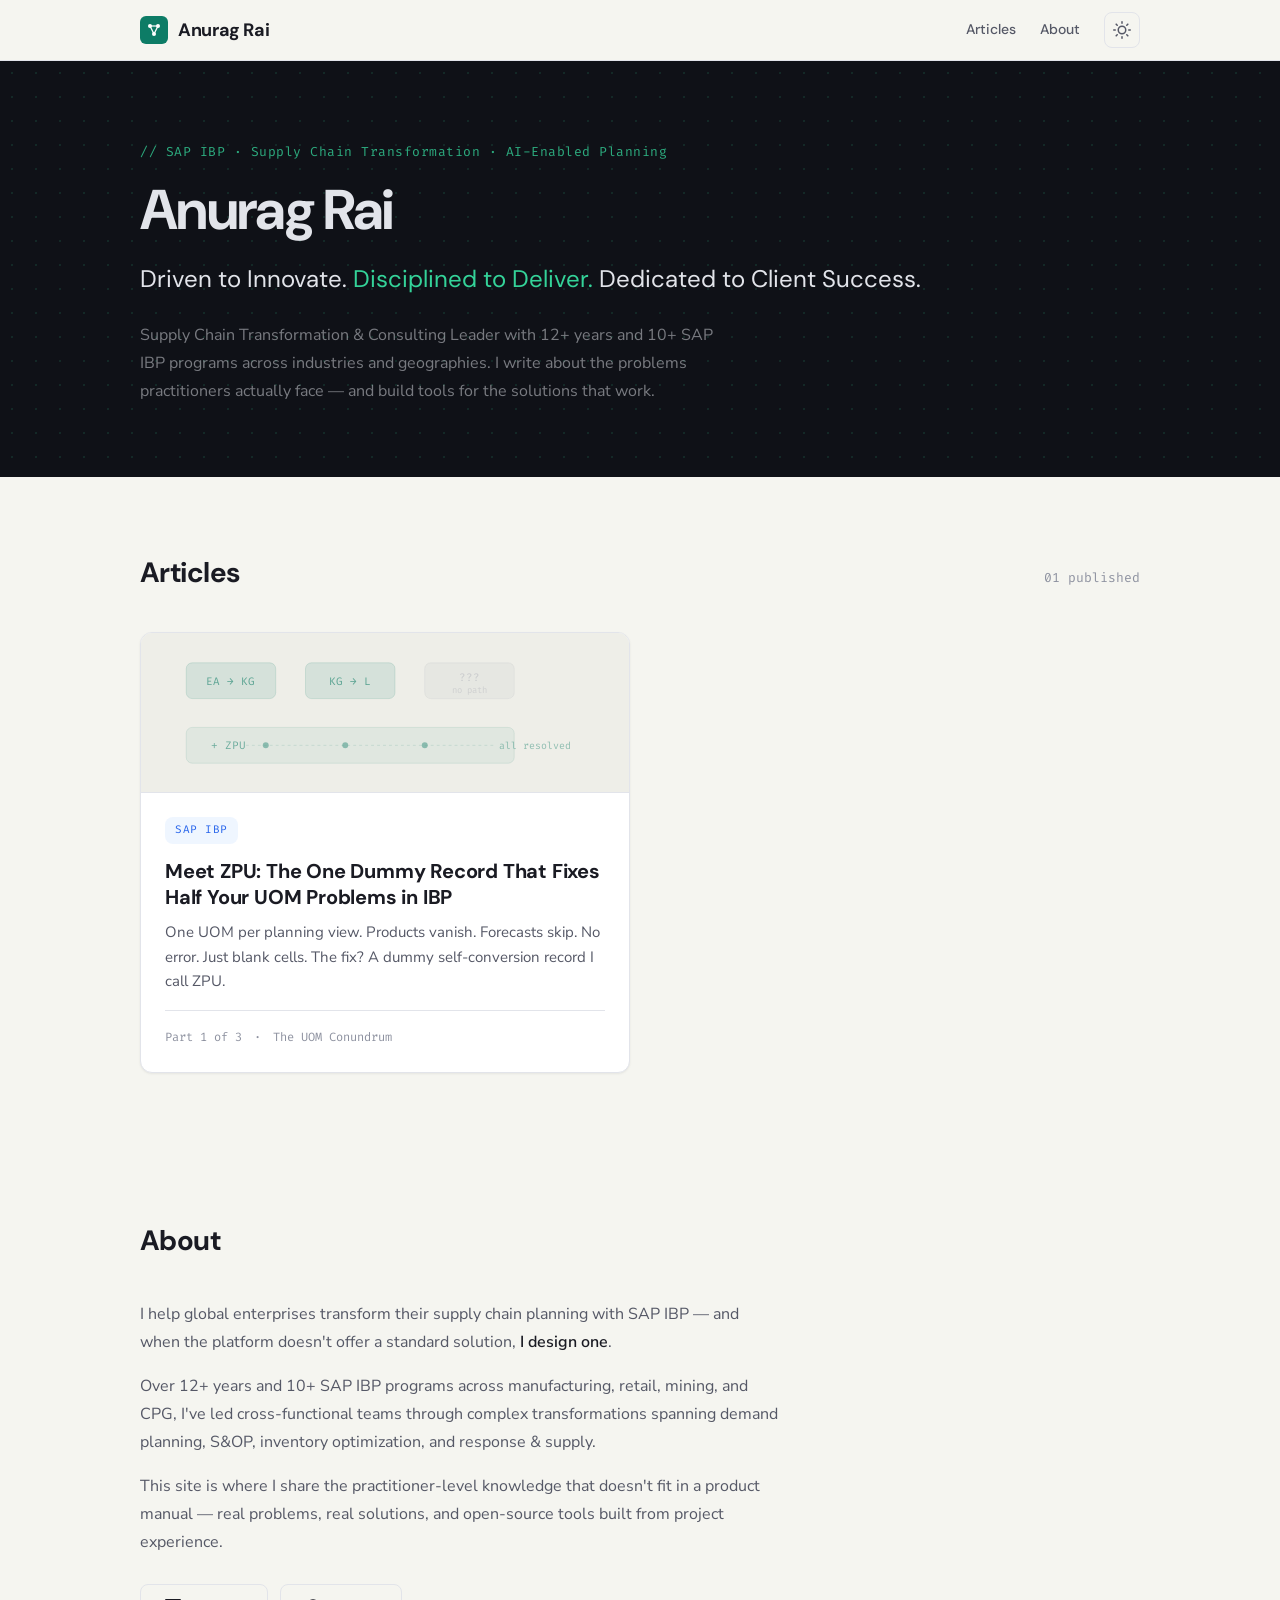
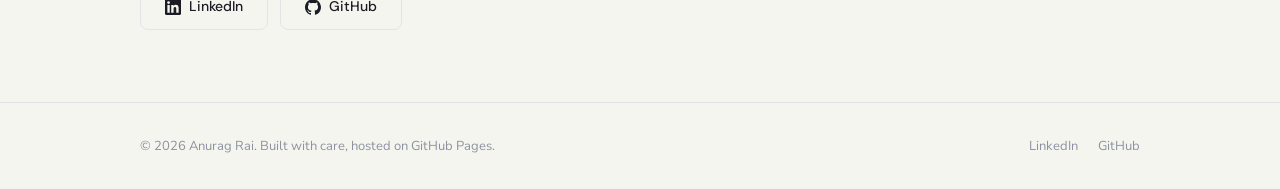
==== commit 40211d50: "Add diagrams to ZPU article, remove time profiles and tool Add 4 HTML/CSS diagrams to the ZPU articl" ====
--- a/index.html
+++ b/index.html
@@ -28,7 +28,6 @@
       <div class="header-right">
         <nav class="site-nav">
           <a href="#articles">Articles</a>
-          <a href="#tools">Tools</a>
           <a href="#about">About</a>
         </nav>
         <button class="theme-toggle" onclick="toggleTheme()" aria-label="Toggle theme">
@@ -56,7 +55,7 @@
     <div class="container">
       <div class="section-header">
         <h2>Articles</h2>
-        <span class="section-count">02 published</span>
+        <span class="section-count">01 published</span>
       </div>
       <div class="card-grid card-grid-2">
 
@@ -91,81 +90,6 @@
           </div>
         </a>
 
-        <a href="articles/time-profiles.html" class="card">
-          <div class="card-preview">
-            <svg viewBox="0 0 480 160" fill="none" xmlns="http://www.w3.org/2000/svg">
-              <g opacity="0.7">
-                <rect x="40" y="25" width="50" height="110" rx="4" fill="var(--accent-secondary)" fill-opacity="0.08" stroke="var(--accent-secondary)" stroke-width="0.5" stroke-opacity="0.3"/>
-                <text x="65" y="18" text-anchor="middle" fill="var(--fg-muted)" font-family="var(--font-mono)" font-size="9">FY</text>
-                <rect x="50" y="35" width="30" height="45" rx="3" fill="var(--accent-secondary)" fill-opacity="0.15" stroke="var(--accent-secondary)" stroke-width="0.5" stroke-opacity="0.3"/>
-                <text x="65" y="60" text-anchor="middle" fill="var(--accent-secondary)" font-family="var(--font-mono)" font-size="9">Q1</text>
-                <rect x="50" y="85" width="30" height="45" rx="3" fill="var(--accent-secondary)" fill-opacity="0.1" stroke="var(--accent-secondary)" stroke-width="0.5" stroke-opacity="0.2"/>
-                <text x="65" y="110" text-anchor="middle" fill="var(--accent-secondary)" font-family="var(--font-mono)" font-size="9">Q2</text>
-              </g>
-              <g opacity="0.8">
-                <rect x="120" y="35" width="250" height="18" rx="3" fill="var(--accent)" fill-opacity="0.12"/>
-                <rect x="120" y="35" width="60" height="18" rx="3" fill="var(--accent)" fill-opacity="0.25"/>
-                <text x="150" y="48" text-anchor="middle" fill="var(--accent)" font-family="var(--font-mono)" font-size="9">4 wk</text>
-                <rect x="183" y="35" width="60" height="18" rx="3" fill="var(--accent)" fill-opacity="0.2"/>
-                <text x="213" y="48" text-anchor="middle" fill="var(--accent)" font-family="var(--font-mono)" font-size="9">4 wk</text>
-                <rect x="246" y="35" width="75" height="18" rx="3" fill="var(--accent)" fill-opacity="0.15"/>
-                <text x="283" y="48" text-anchor="middle" fill="var(--accent)" font-family="var(--font-mono)" font-size="9">5 wk</text>
-              </g>
-              <g opacity="0.5">
-                <line x1="120" y1="70" x2="370" y2="70" stroke="var(--border)" stroke-width="0.5"/>
-                <rect x="120" y="80" width="250" height="12" rx="2" fill="var(--fg-muted)" fill-opacity="0.06"/>
-                <rect x="120" y="80" width="18" height="12" rx="2" fill="var(--accent)" fill-opacity="0.3"/>
-                <rect x="140" y="80" width="18" height="12" rx="2" fill="var(--accent)" fill-opacity="0.25"/>
-                <rect x="160" y="80" width="18" height="12" rx="2" fill="var(--accent)" fill-opacity="0.2"/>
-                <rect x="180" y="80" width="18" height="12" rx="2" fill="var(--accent)" fill-opacity="0.15"/>
-              </g>
-              <text x="120" y="115" fill="var(--fg-muted)" font-family="var(--font-mono)" font-size="9" opacity="0.5">Day → TechWeek → Week → Month → Quarter → Year</text>
-            </svg>
-          </div>
-          <div class="card-body">
-            <span class="card-tag tag-sap">SAP IBP</span>
-            <h3>Getting the Time Profile Right: Why It Matters and How to Make It Easier</h3>
-            <p>Technical weeks, retail fiscal calendars, leap week handling — the configuration step every IBP implementation starts with, and the one most prone to rework.</p>
-            <div class="card-meta">
-              <span>With open-source tool</span>
-            </div>
-          </div>
-        </a>
-
-      </div>
-    </div>
-  </section>
-
-  <section id="tools" class="section section-alt">
-    <div class="container">
-      <div class="section-header">
-        <h2>Tools</h2>
-        <span class="section-count">01 available</span>
-      </div>
-      <div class="card-grid">
-
-        <a href="tools/time-profile-generator.html" class="card" style="max-width: 540px;">
-          <div class="card-preview" style="background: var(--accent-light);">
-            <svg viewBox="0 0 540 160" fill="none" xmlns="http://www.w3.org/2000/svg">
-              <text x="270" y="60" text-anchor="middle" fill="var(--accent)" font-family="var(--font-mono)" font-size="28" font-weight="700" opacity="0.25">&gt;_</text>
-              <text x="270" y="90" text-anchor="middle" fill="var(--accent)" font-family="var(--font-mono)" font-size="12" opacity="0.5">generate → preview → export CSV</text>
-              <rect x="160" y="105" width="220" height="28" rx="6" fill="var(--accent)" fill-opacity="0.12" stroke="var(--accent)" stroke-width="0.5" stroke-opacity="0.3"/>
-              <text x="270" y="123" text-anchor="middle" fill="var(--accent)" font-family="var(--font-mono)" font-size="11" opacity="0.7">time_profile_2026.csv</text>
-            </svg>
-          </div>
-          <div class="card-body">
-            <span class="card-tag tag-tool">Open Source</span>
-            <h3>IBP Time Profile Generator</h3>
-            <p>Generate SAP IBP time profiles directly in your browser. Supports Gregorian and retail fiscal calendars (4-4-5, 4-5-4, 5-4-4), custom week starts, technical week splits, and automatic leap week handling.</p>
-            <div class="card-meta">
-              <span>No installation</span>
-              <span class="card-meta-dot"></span>
-              <span>Runs in browser</span>
-              <span class="card-meta-dot"></span>
-              <span>CSV export</span>
-            </div>
-          </div>
-        </a>
 
       </div>
     </div>
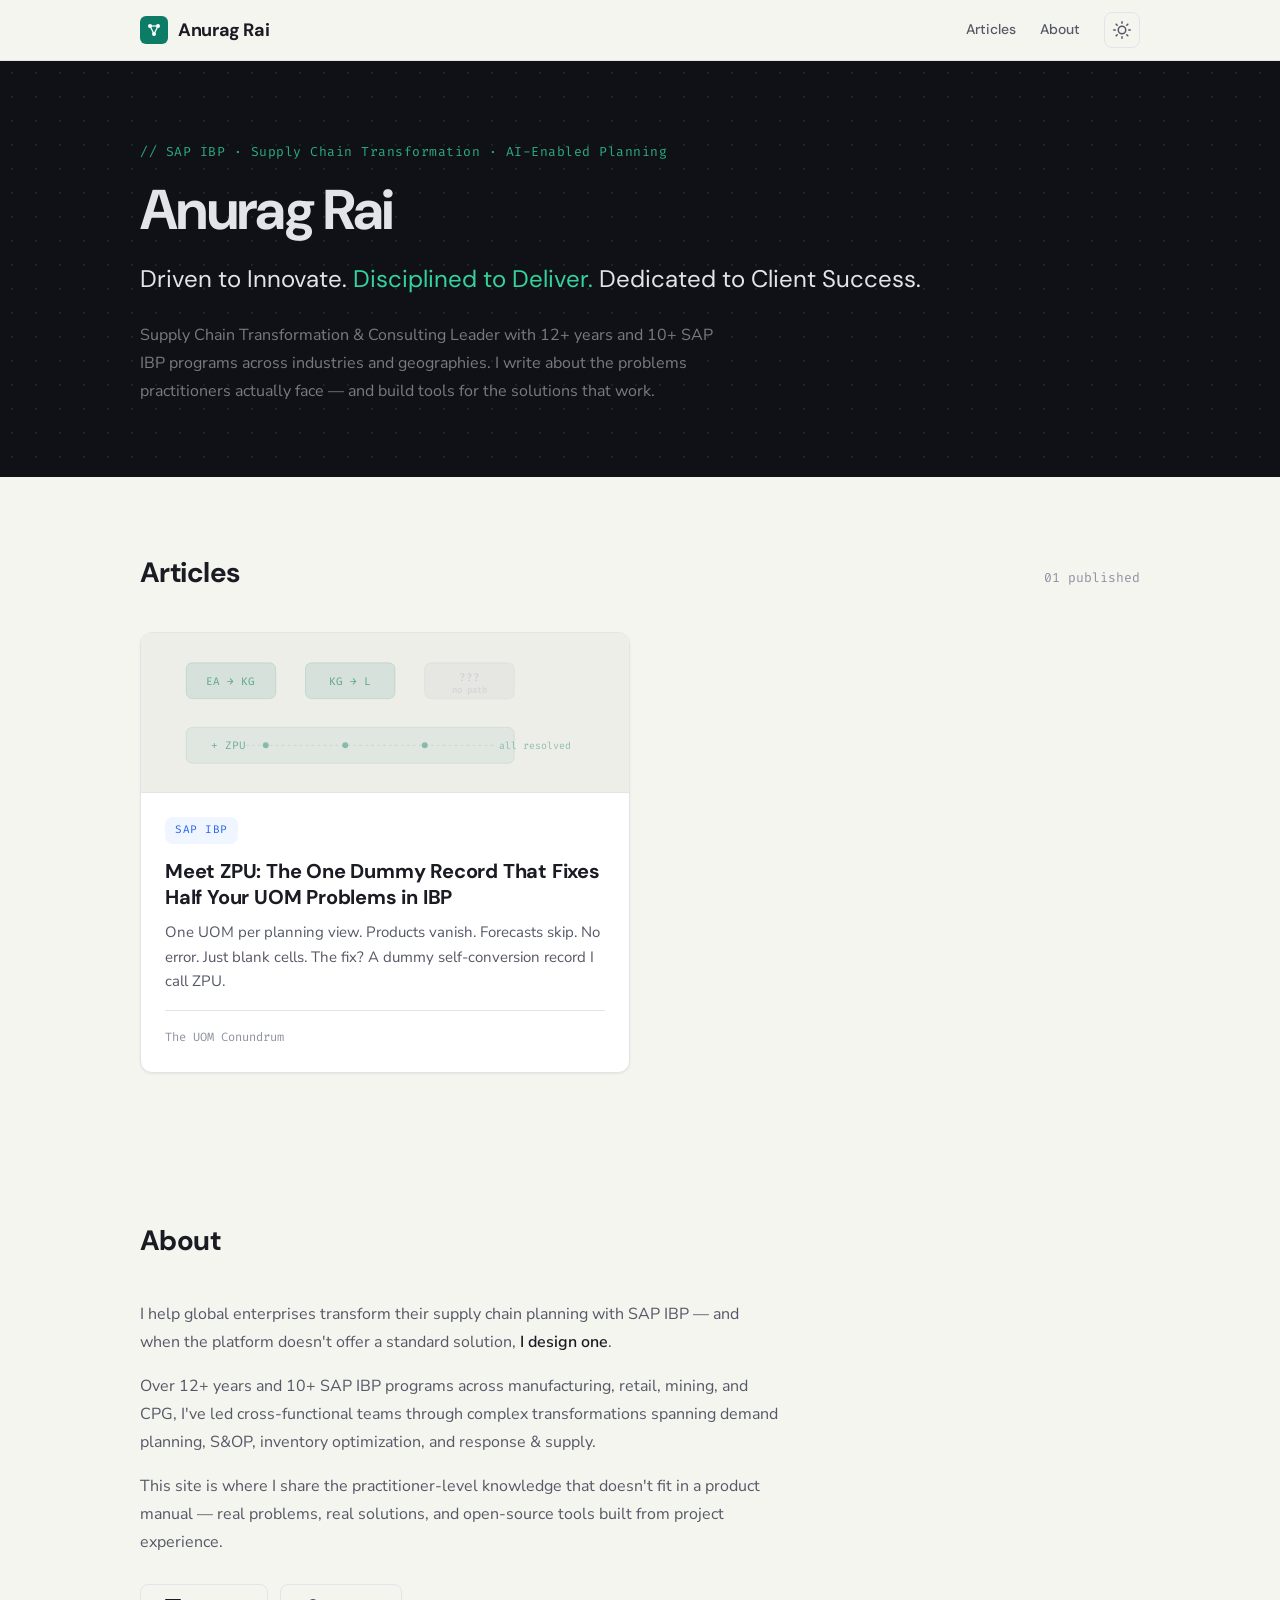
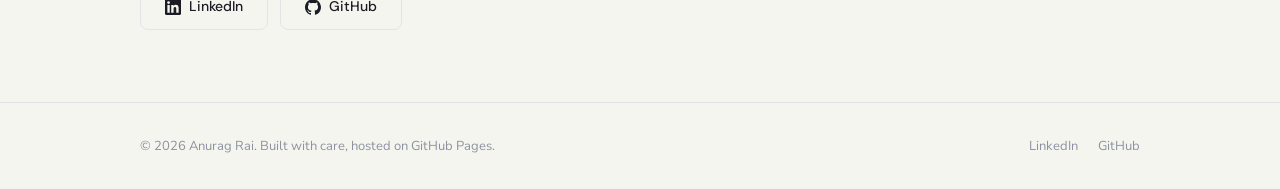
==== commit 2c981aab: "Remove Part 1 references and coming up next section Drop series numbering and upcoming parts teaser " ====
--- a/index.html
+++ b/index.html
@@ -83,8 +83,6 @@
             <h3>Meet ZPU: The One Dummy Record That Fixes Half Your UOM Problems in IBP</h3>
             <p>One UOM per planning view. Products vanish. Forecasts skip. No error. Just blank cells. The fix? A dummy self-conversion record I call ZPU.</p>
             <div class="card-meta">
-              <span>Part 1 of 3</span>
-              <span class="card-meta-dot"></span>
               <span>The UOM Conundrum</span>
             </div>
           </div>
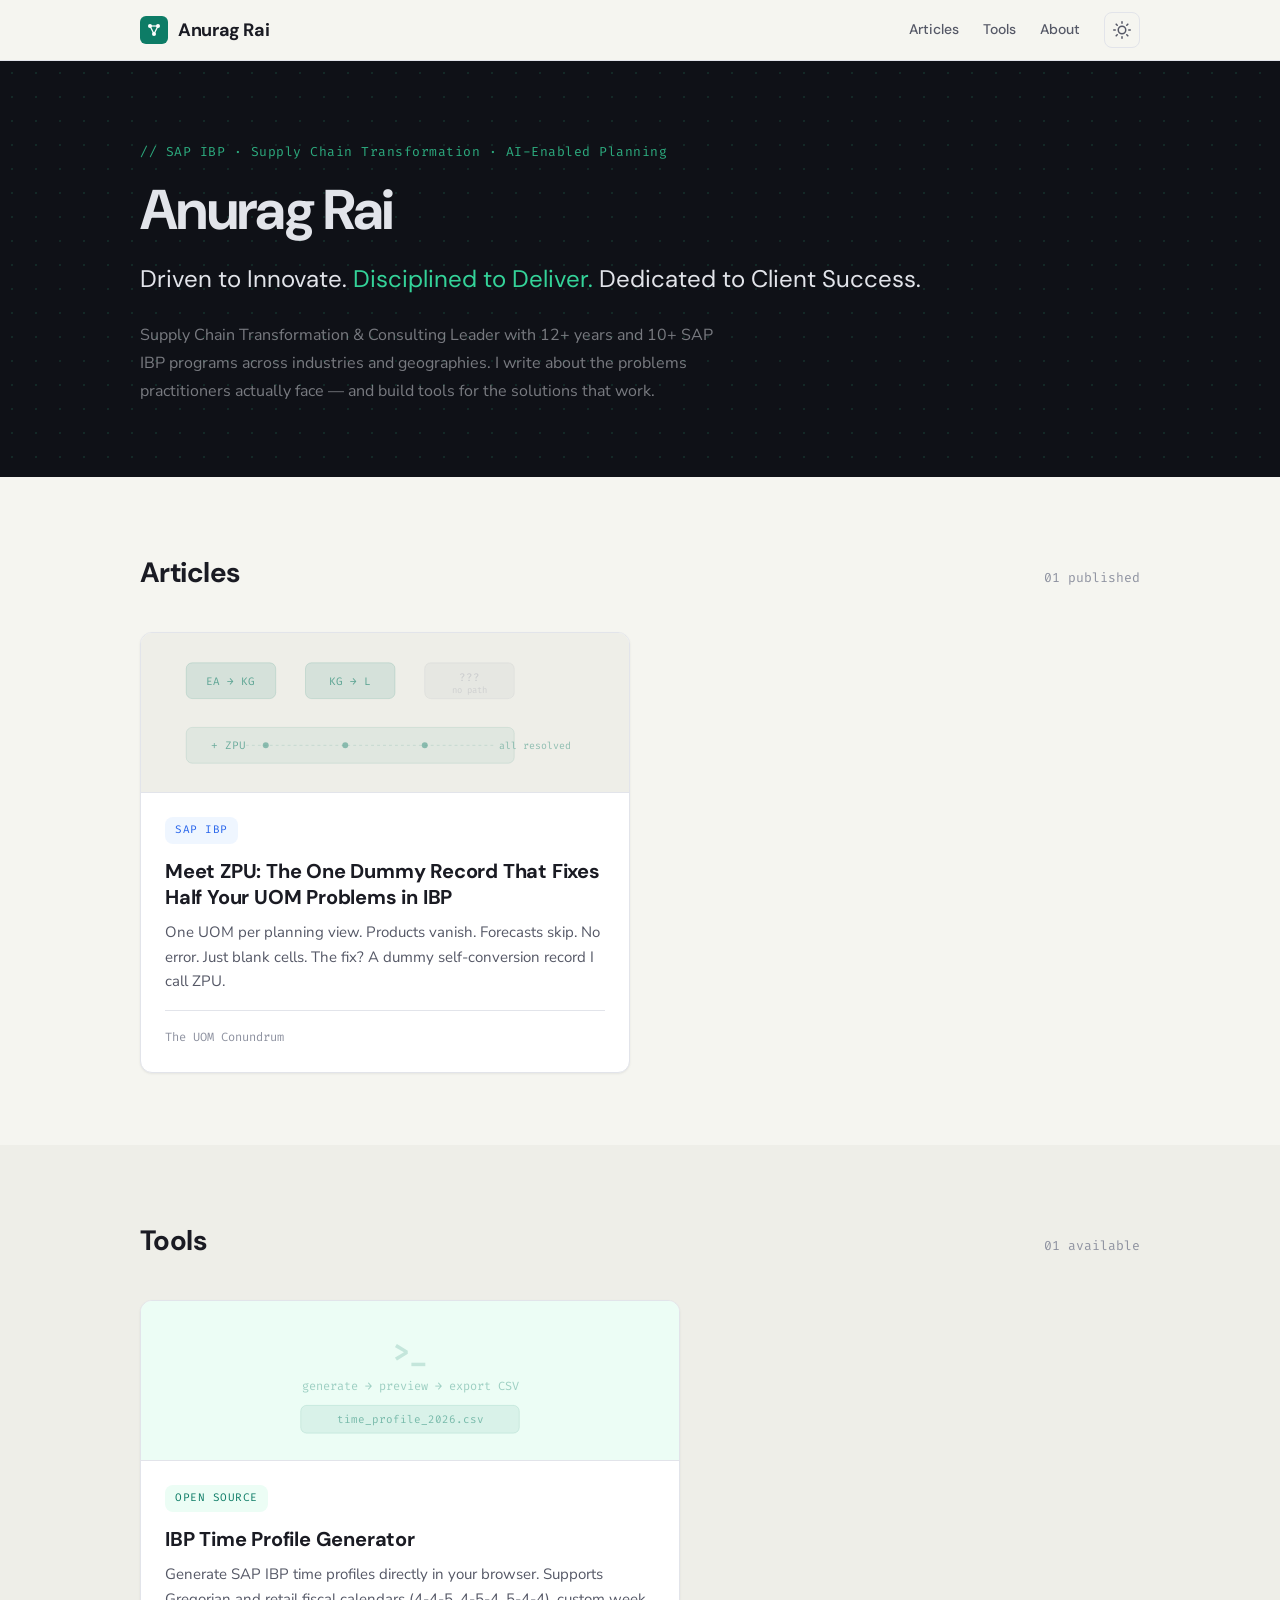
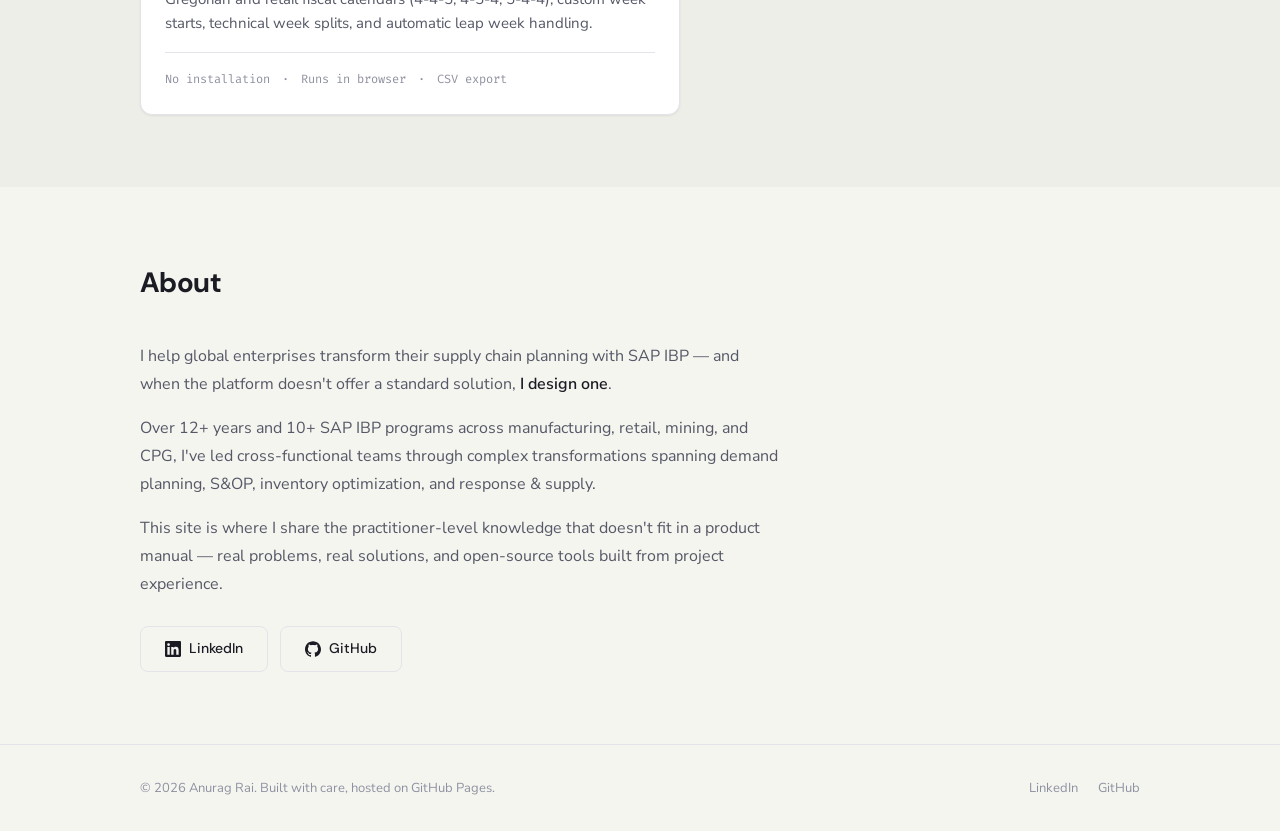
==== commit 4f647e68: "Restore Time Profile Generator tool Bring back the tool page and Tools section on the homepage with " ====
--- a/index.html
+++ b/index.html
@@ -28,6 +28,7 @@
       <div class="header-right">
         <nav class="site-nav">
           <a href="#articles">Articles</a>
+          <a href="#tools">Tools</a>
           <a href="#about">About</a>
         </nav>
         <button class="theme-toggle" onclick="toggleTheme()" aria-label="Toggle theme">
@@ -93,6 +94,41 @@
     </div>
   </section>
 
+  <section id="tools" class="section section-alt">
+    <div class="container">
+      <div class="section-header">
+        <h2>Tools</h2>
+        <span class="section-count">01 available</span>
+      </div>
+      <div class="card-grid">
+
+        <a href="tools/time-profile-generator.html" class="card" style="max-width: 540px;">
+          <div class="card-preview" style="background: var(--accent-light);">
+            <svg viewBox="0 0 540 160" fill="none" xmlns="http://www.w3.org/2000/svg">
+              <text x="270" y="60" text-anchor="middle" fill="var(--accent)" font-family="var(--font-mono)" font-size="28" font-weight="700" opacity="0.25">&gt;_</text>
+              <text x="270" y="90" text-anchor="middle" fill="var(--accent)" font-family="var(--font-mono)" font-size="12" opacity="0.5">generate → preview → export CSV</text>
+              <rect x="160" y="105" width="220" height="28" rx="6" fill="var(--accent)" fill-opacity="0.12" stroke="var(--accent)" stroke-width="0.5" stroke-opacity="0.3"/>
+              <text x="270" y="123" text-anchor="middle" fill="var(--accent)" font-family="var(--font-mono)" font-size="11" opacity="0.7">time_profile_2026.csv</text>
+            </svg>
+          </div>
+          <div class="card-body">
+            <span class="card-tag tag-tool">Open Source</span>
+            <h3>IBP Time Profile Generator</h3>
+            <p>Generate SAP IBP time profiles directly in your browser. Supports Gregorian and retail fiscal calendars (4-4-5, 4-5-4, 5-4-4), custom week starts, technical week splits, and automatic leap week handling.</p>
+            <div class="card-meta">
+              <span>No installation</span>
+              <span class="card-meta-dot"></span>
+              <span>Runs in browser</span>
+              <span class="card-meta-dot"></span>
+              <span>CSV export</span>
+            </div>
+          </div>
+        </a>
+
+      </div>
+    </div>
+  </section>
+
   <section id="about" class="section">
     <div class="container">
       <div class="section-header">
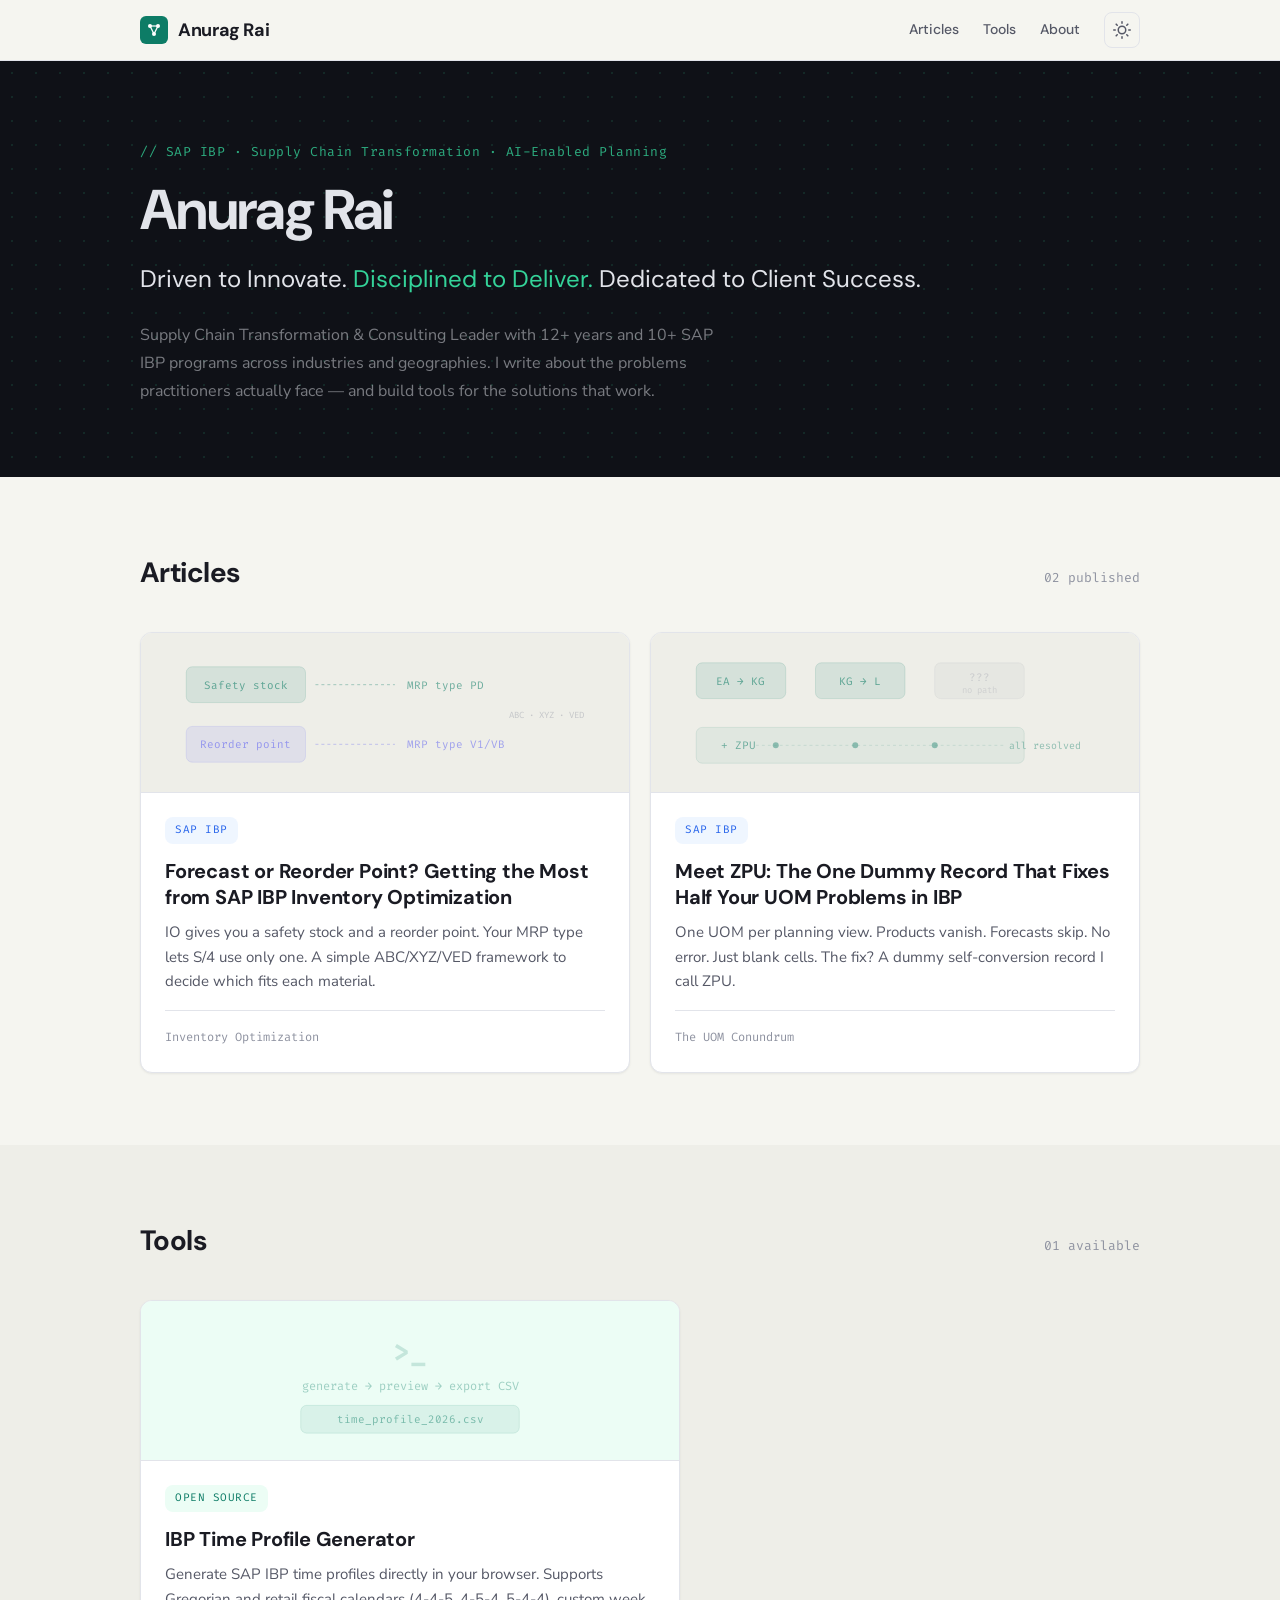
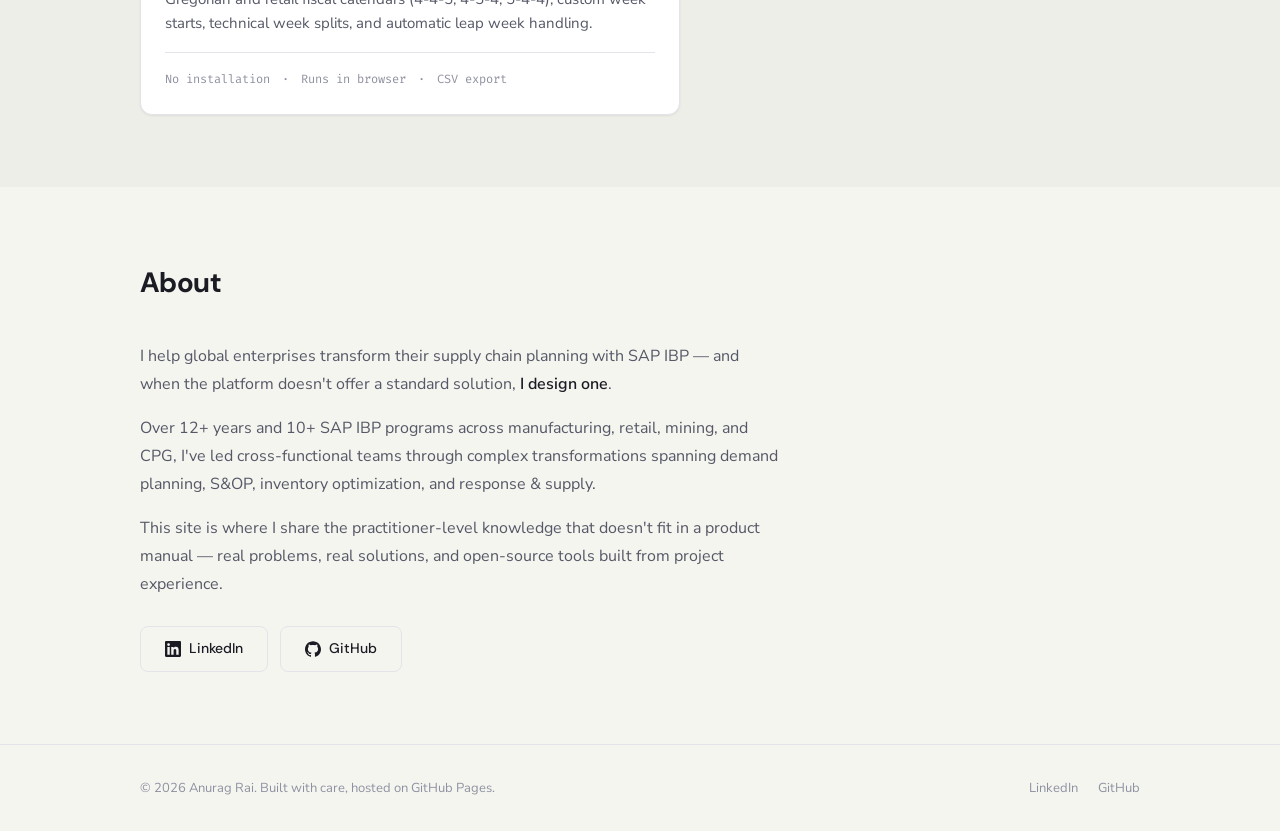
==== commit 69b71708: "Add article: Forecast or Reorder Point? Getting the most from SAP IBP IO New article page with cover" ====
--- a/index.html
+++ b/index.html
@@ -56,9 +56,33 @@
     <div class="container">
       <div class="section-header">
         <h2>Articles</h2>
-        <span class="section-count">01 published</span>
+        <span class="section-count">02 published</span>
       </div>
       <div class="card-grid card-grid-2">
+
+        <a href="articles/io-forecast-or-reorder-point.html" class="card">
+          <div class="card-preview">
+            <svg viewBox="0 0 480 160" fill="none" xmlns="http://www.w3.org/2000/svg">
+              <rect x="40" y="34" width="120" height="36" rx="6" fill="var(--accent)" fill-opacity="0.15" stroke="var(--accent)" stroke-width="0.5" stroke-opacity="0.4"/>
+              <text x="100" y="56" text-anchor="middle" fill="var(--accent)" font-family="var(--font-mono)" font-size="11" opacity="0.9">Safety stock</text>
+              <rect x="40" y="94" width="120" height="36" rx="6" fill="var(--accent-secondary)" fill-opacity="0.15" stroke="var(--accent-secondary)" stroke-width="0.5" stroke-opacity="0.4"/>
+              <text x="100" y="116" text-anchor="middle" fill="var(--accent-secondary)" font-family="var(--font-mono)" font-size="11" opacity="0.9">Reorder point</text>
+              <line x1="170" y1="52" x2="250" y2="52" stroke="var(--accent)" stroke-width="0.8" stroke-dasharray="3 3" opacity="0.6"/>
+              <line x1="170" y1="112" x2="250" y2="112" stroke="var(--accent-secondary)" stroke-width="0.8" stroke-dasharray="3 3" opacity="0.6"/>
+              <text x="262" y="56" fill="var(--accent)" font-family="var(--font-mono)" font-size="11" opacity="0.8">MRP type PD</text>
+              <text x="262" y="116" fill="var(--accent-secondary)" font-family="var(--font-mono)" font-size="11" opacity="0.8">MRP type V1/VB</text>
+              <text x="440" y="86" text-anchor="end" fill="var(--fg-muted)" font-family="var(--font-mono)" font-size="9" opacity="0.6">ABC · XYZ · VED</text>
+            </svg>
+          </div>
+          <div class="card-body">
+            <span class="card-tag tag-sap">SAP IBP</span>
+            <h3>Forecast or Reorder Point? Getting the Most from SAP IBP Inventory Optimization</h3>
+            <p>IO gives you a safety stock and a reorder point. Your MRP type lets S/4 use only one. A simple ABC/XYZ/VED framework to decide which fits each material.</p>
+            <div class="card-meta">
+              <span>Inventory Optimization</span>
+            </div>
+          </div>
+        </a>
 
         <a href="articles/zpu-uom-conundrum.html" class="card">
           <div class="card-preview">
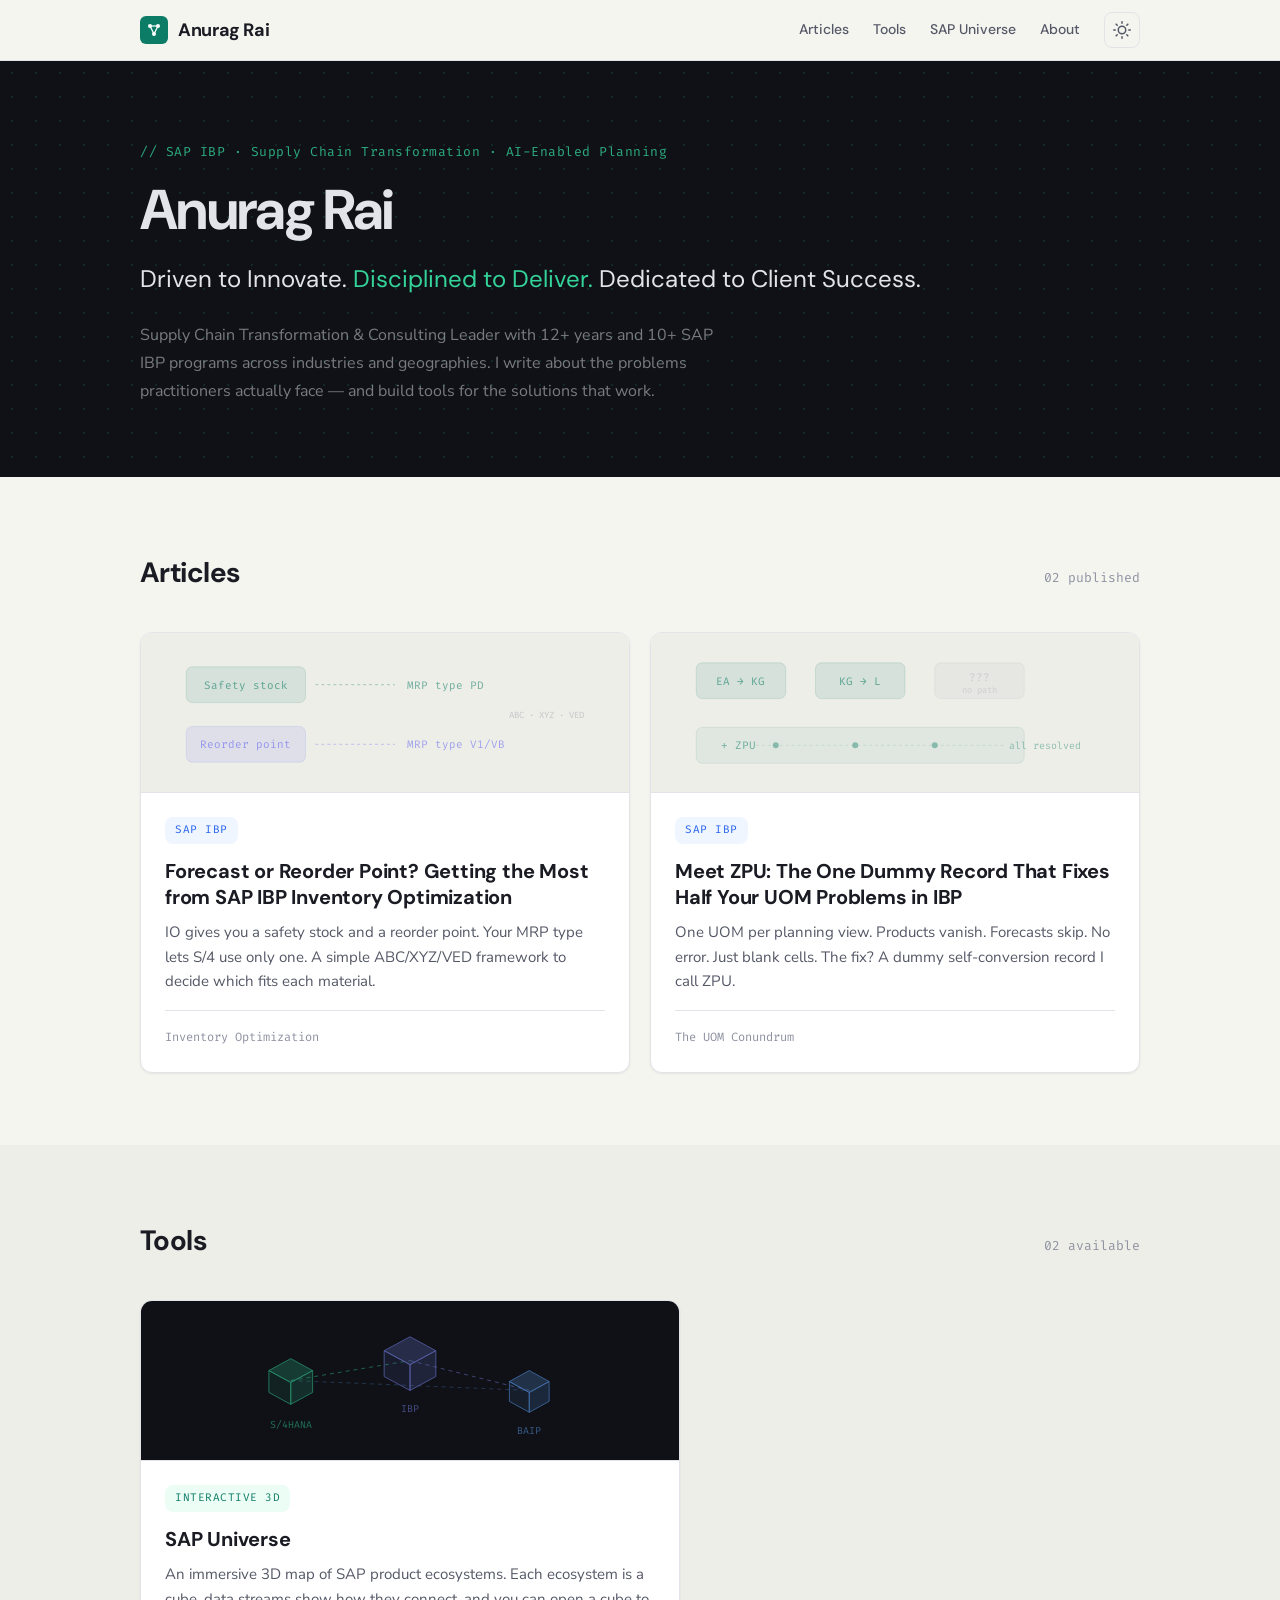
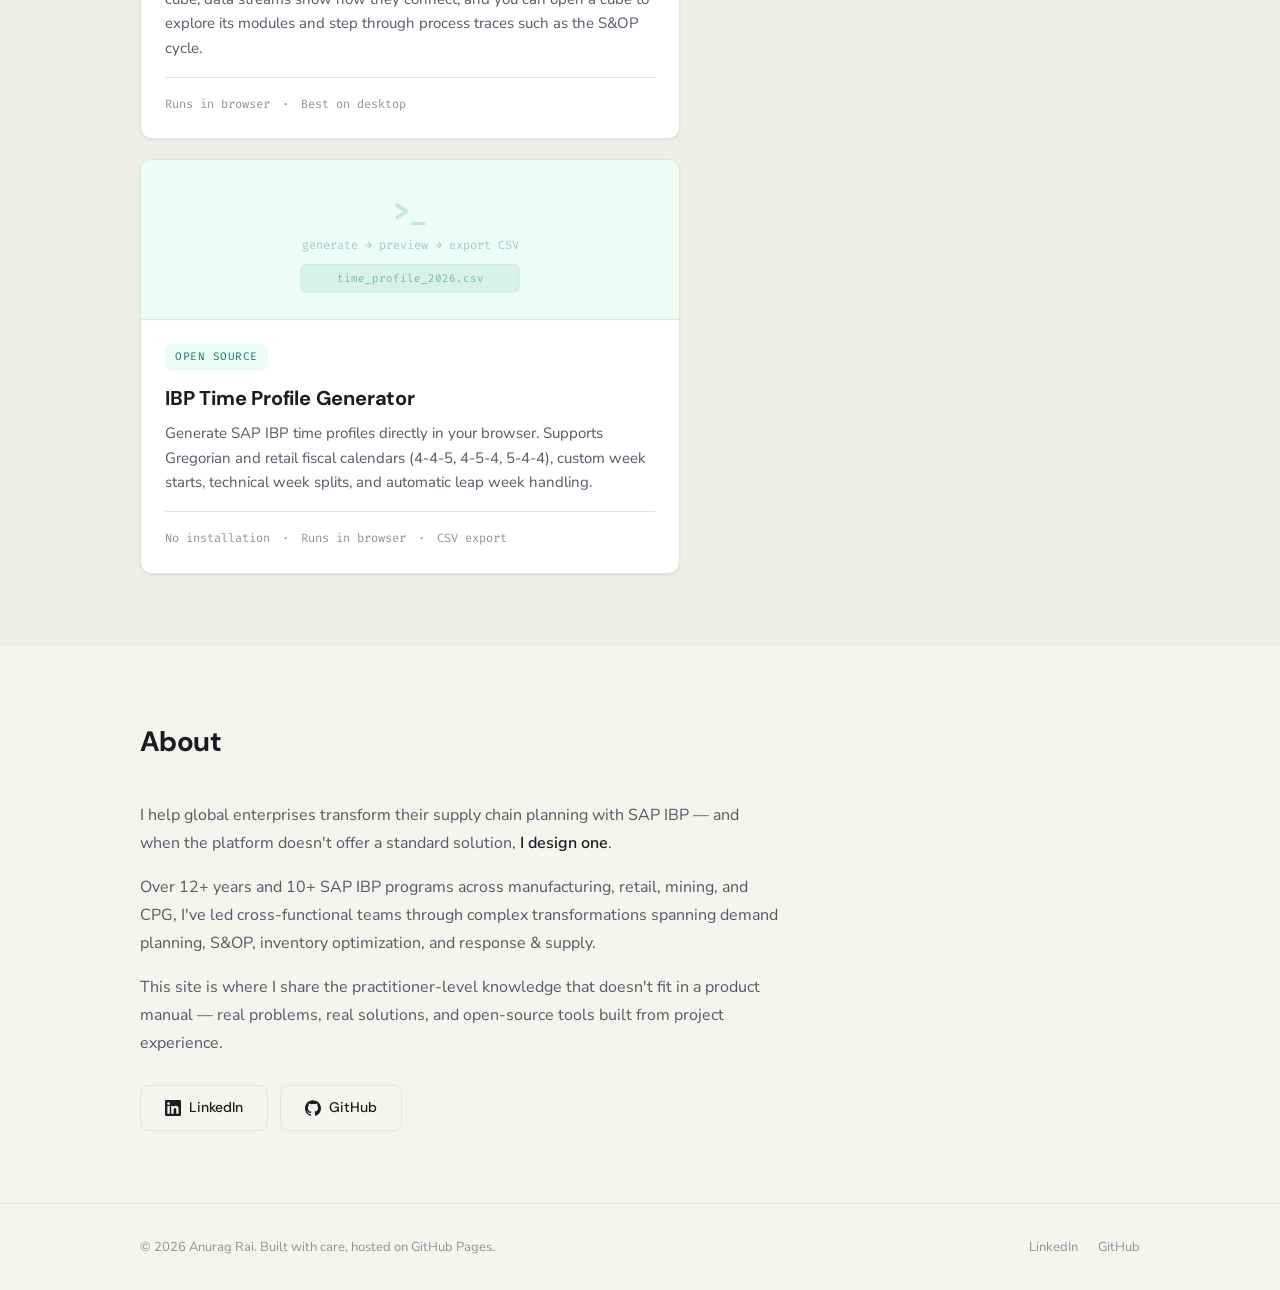
==== commit e685f7e5: "Add SAP Universe to site navigation and home page Header link on every page and a card in the Tools " ====
--- a/index.html
+++ b/index.html
@@ -29,6 +29,7 @@
         <nav class="site-nav">
           <a href="#articles">Articles</a>
           <a href="#tools">Tools</a>
+          <a href="/sap-universe/">SAP Universe</a>
           <a href="#about">About</a>
         </nav>
         <button class="theme-toggle" onclick="toggleTheme()" aria-label="Toggle theme">
@@ -122,9 +123,43 @@
     <div class="container">
       <div class="section-header">
         <h2>Tools</h2>
-        <span class="section-count">01 available</span>
+        <span class="section-count">02 available</span>
       </div>
       <div class="card-grid">
+
+        <a href="/sap-universe/" class="card" style="max-width: 540px;">
+          <div class="card-preview" style="background: var(--hero-bg);">
+            <svg viewBox="0 0 540 160" fill="none" xmlns="http://www.w3.org/2000/svg">
+              <line x1="150" y1="80" x2="270" y2="60" stroke="#34D399" stroke-width="1" stroke-dasharray="4 4" opacity="0.6"/>
+              <line x1="270" y1="60" x2="390" y2="90" stroke="#818CF8" stroke-width="1" stroke-dasharray="4 4" opacity="0.6"/>
+              <line x1="150" y1="80" x2="390" y2="90" stroke="#60A5FA" stroke-width="1" stroke-dasharray="4 4" opacity="0.35"/>
+              <g opacity="0.9">
+                <polygon points="150,58 172,70 150,82 128,70" fill="#34D399" fill-opacity="0.35" stroke="#34D399" stroke-width="0.8"/>
+                <polygon points="128,70 150,82 150,104 128,92" fill="#34D399" fill-opacity="0.15" stroke="#34D399" stroke-width="0.8"/>
+                <polygon points="172,70 150,82 150,104 172,92" fill="#34D399" fill-opacity="0.25" stroke="#34D399" stroke-width="0.8"/>
+                <polygon points="270,36 296,50 270,64 244,50" fill="#818CF8" fill-opacity="0.35" stroke="#818CF8" stroke-width="0.8"/>
+                <polygon points="244,50 270,64 270,90 244,76" fill="#818CF8" fill-opacity="0.15" stroke="#818CF8" stroke-width="0.8"/>
+                <polygon points="296,50 270,64 270,90 296,76" fill="#818CF8" fill-opacity="0.25" stroke="#818CF8" stroke-width="0.8"/>
+                <polygon points="390,70 410,81 390,92 370,81" fill="#60A5FA" fill-opacity="0.35" stroke="#60A5FA" stroke-width="0.8"/>
+                <polygon points="370,81 390,92 390,112 370,101" fill="#60A5FA" fill-opacity="0.15" stroke="#60A5FA" stroke-width="0.8"/>
+                <polygon points="410,81 390,92 390,112 410,101" fill="#60A5FA" fill-opacity="0.25" stroke="#60A5FA" stroke-width="0.8"/>
+              </g>
+              <text x="150" y="128" text-anchor="middle" fill="#34D399" font-family="var(--font-mono)" font-size="10" opacity="0.7">S/4HANA</text>
+              <text x="270" y="112" text-anchor="middle" fill="#818CF8" font-family="var(--font-mono)" font-size="10" opacity="0.7">IBP</text>
+              <text x="390" y="134" text-anchor="middle" fill="#60A5FA" font-family="var(--font-mono)" font-size="10" opacity="0.7">BAIP</text>
+            </svg>
+          </div>
+          <div class="card-body">
+            <span class="card-tag tag-tool">Interactive 3D</span>
+            <h3>SAP Universe</h3>
+            <p>An immersive 3D map of SAP product ecosystems. Each ecosystem is a cube, data streams show how they connect, and you can open a cube to explore its modules and step through process traces such as the S&amp;OP cycle.</p>
+            <div class="card-meta">
+              <span>Runs in browser</span>
+              <span class="card-meta-dot"></span>
+              <span>Best on desktop</span>
+            </div>
+          </div>
+        </a>
 
         <a href="tools/time-profile-generator.html" class="card" style="max-width: 540px;">
           <div class="card-preview" style="background: var(--accent-light);">
